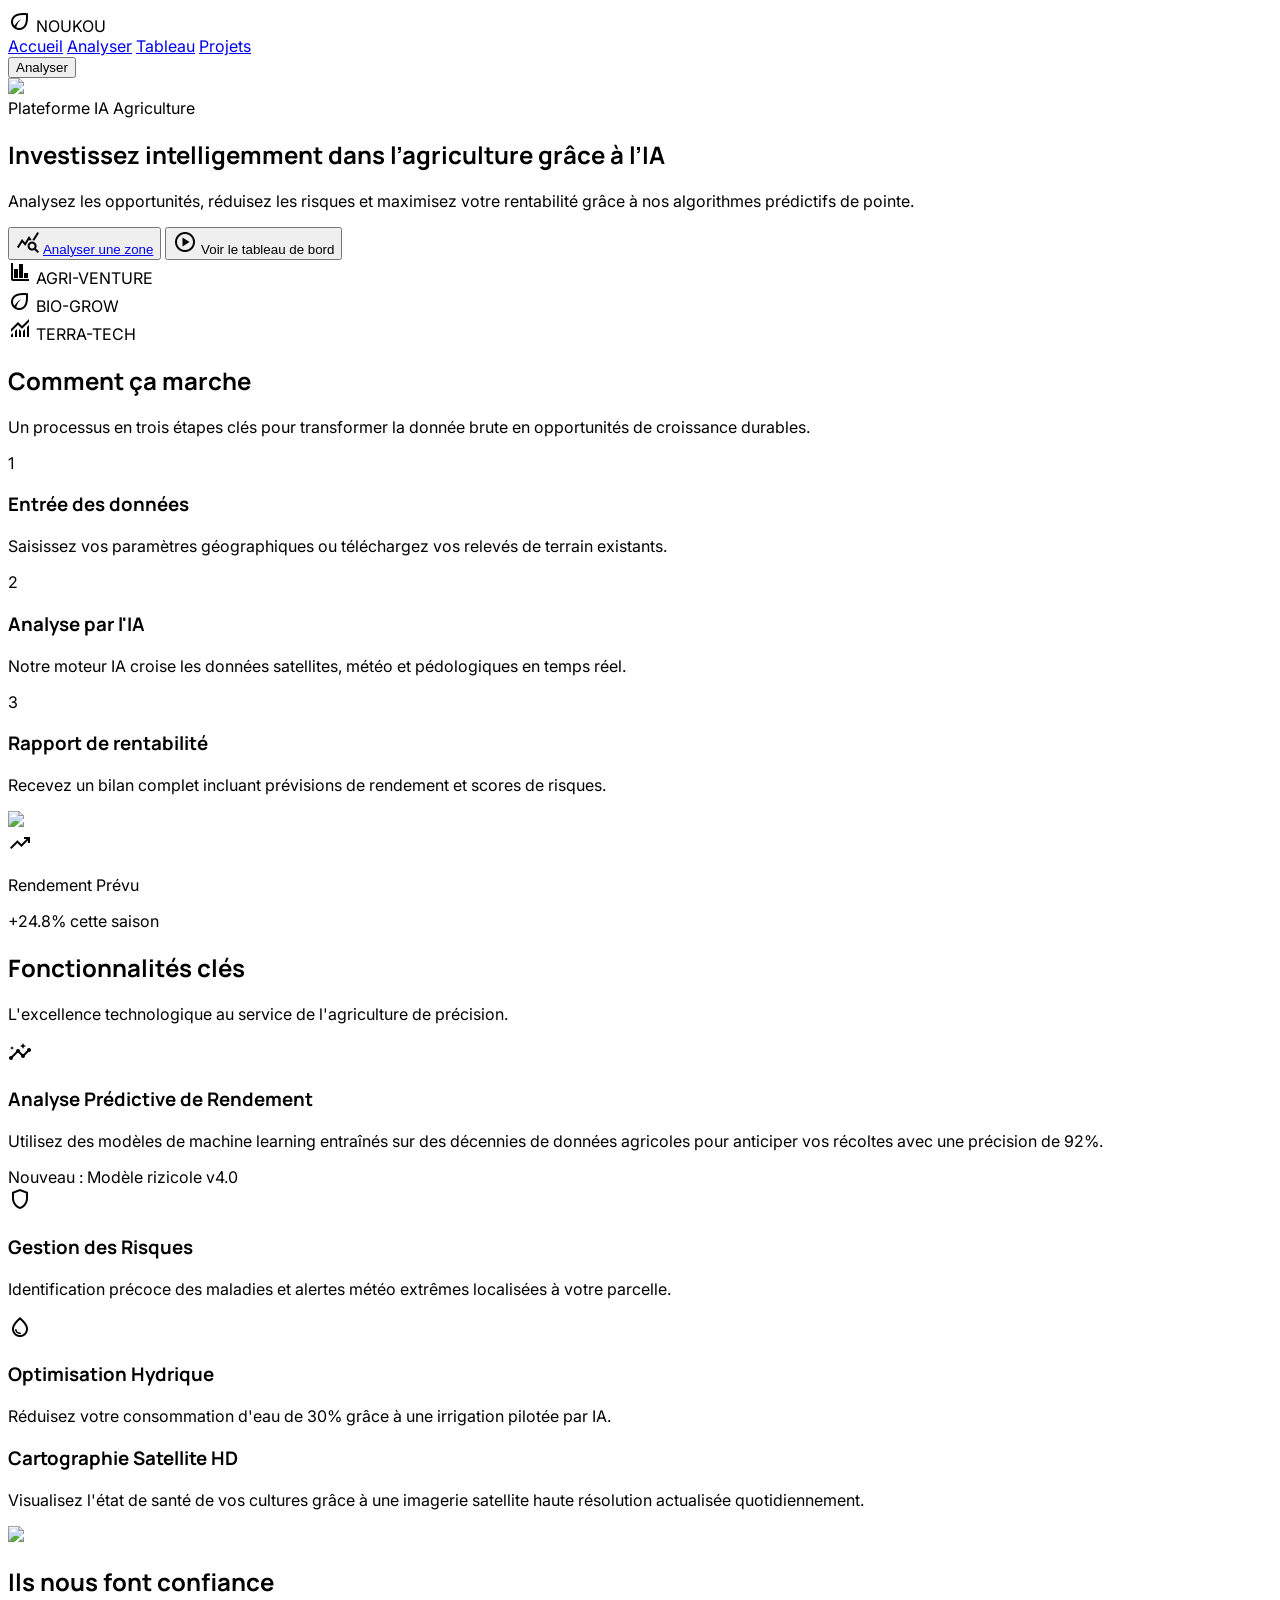
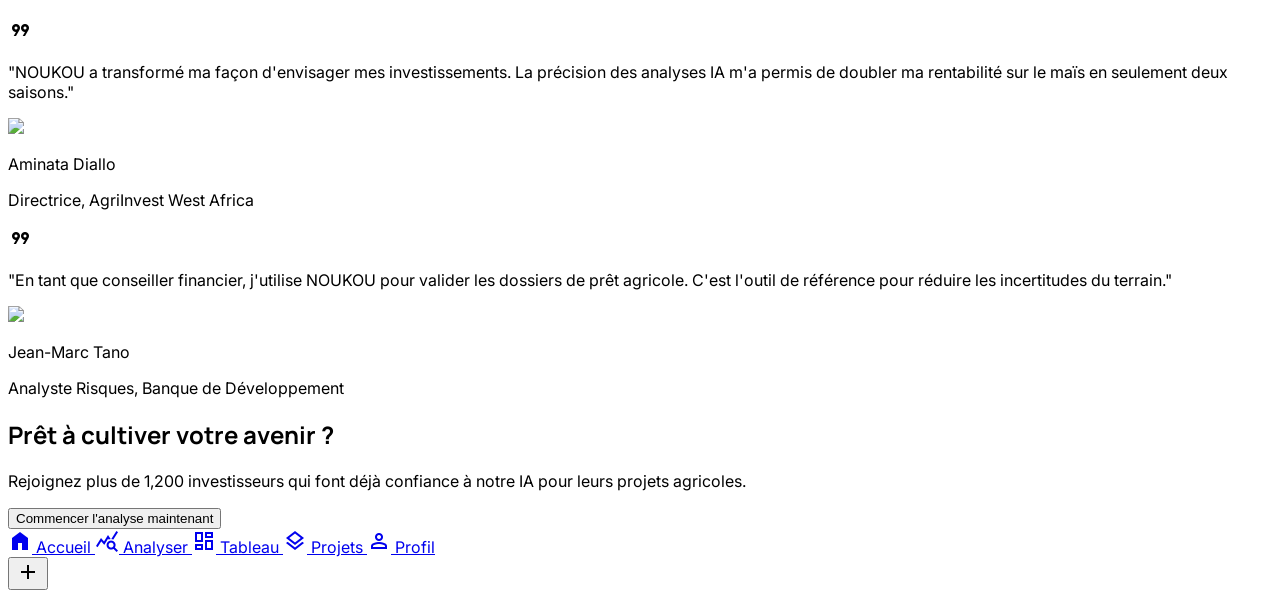
==== index.html @ 644523f9 "Add files via upload" ====
<!DOCTYPE html>

<html class="light" lang="fr"><head>
<meta charset="utf-8"/>
<meta content="width=device-width, initial-scale=1.0" name="viewport"/>
<title>NOUKOU - Investissement Agricole Intelligent</title>
<link href="https://fonts.googleapis.com" rel="preconnect"/>
<link crossorigin="" href="https://fonts.gstatic.com" rel="preconnect"/>
<link href="https://fonts.googleapis.com/css2?family=Manrope:wght@400;600;700;800&amp;family=Inter:wght@400;500;600;700&amp;display=swap" rel="stylesheet"/>
<link href="https://fonts.googleapis.com/css2?family=Material+Symbols+Outlined:wght,FILL@100..700,0..1&amp;display=swap" rel="stylesheet"/>
<link href="https://fonts.googleapis.com/css2?family=Material+Symbols+Outlined:wght,FILL@100..700,0..1&amp;display=swap" rel="stylesheet"/>
<script src="https://cdn.tailwindcss.com?plugins=forms,container-queries"></script>
<script id="tailwind-config">
      tailwind.config = {
        darkMode: "class",
        theme: {
          extend: {
            "colors": {
                    "surface-variant": "#e1e3e4",
                    "surface-container-low": "#f3f4f5",
                    "background": "#f8f9fa",
                    "on-tertiary-fixed": "#410007",
                    "inverse-primary": "#a5d0b9",
                    "primary-fixed-dim": "#a5d0b9",
                    "inverse-on-surface": "#f0f1f2",
                    "error-container": "#ffdad6",
                    "tertiary-fixed-dim": "#ffb3b0",
                    "tertiary-container": "#77131c",
                    "secondary": "#7d562d",
                    "primary-container": "#1b4332",
                    "tertiary": "#55000b",
                    "outline-variant": "#c1c8c2",
                    "on-secondary-fixed": "#2c1600",
                    "on-surface-variant": "#414844",
                    "on-error-container": "#93000a",
                    "inverse-surface": "#2e3132",
                    "on-primary-container": "#86af99",
                    "surface-container": "#edeeef",
                    "secondary-fixed": "#ffdcbd",
                    "on-surface": "#191c1d",
                    "surface-container-highest": "#e1e3e4",
                    "on-tertiary-container": "#ff807f",
                    "on-background": "#191c1d",
                    "outline": "#717973",
                    "on-secondary": "#ffffff",
                    "surface-bright": "#f8f9fa",
                    "surface-container-lowest": "#ffffff",
                    "on-secondary-fixed-variant": "#623f18",
                    "on-tertiary": "#ffffff",
                    "tertiary-fixed": "#ffdad8",
                    "surface": "#f8f9fa",
                    "error": "#ba1a1a",
                    "secondary-fixed-dim": "#f0bd8b",
                    "on-primary-fixed": "#002114",
                    "on-tertiary-fixed-variant": "#861f25",
                    "surface-tint": "#3f6653",
                    "on-error": "#ffffff",
                    "on-primary": "#ffffff",
                    "primary": "#012d1d",
                    "on-secondary-container": "#7a532a",
                    "surface-container-high": "#e7e8e9",
                    "secondary-container": "#ffca98",
                    "surface-dim": "#d9dadb",
                    "primary-fixed": "#c1ecd4",
                    "on-primary-fixed-variant": "#274e3d"
            },
            "borderRadius": {
                    "DEFAULT": "0.25rem",
                    "lg": "0.5rem",
                    "xl": "0.75rem",
                    "full": "9999px"
            },
            "fontFamily": {
                    "headline": ["Manrope"],
                    "body": ["Inter"],
                    "label": ["Inter"]
            }
          },
        },
      }
    </script>
<style>
        .material-symbols-outlined {
            font-variation-settings: 'FILL' 0, 'wght' 400, 'GRAD' 0, 'opsz' 24;
        }
        body { font-family: 'Inter', sans-serif; }
        h1, h2, h3 { font-family: 'Manrope', sans-serif; }
        .glass-nav {
            backdrop-filter: blur(12px);
            background-color: rgba(1, 45, 29, 0.95);
        }
    </style>
<style>
    body {
      min-height: max(884px, 100dvh);
    }
  </style>
  </head>
<body class="bg-surface text-on-background min-h-screen">
<!-- TopAppBar -->
<nav class="bg-[#012d1d] dark:bg-[#012d1d] fixed top-0 w-full z-50 flex justify-between items-center px-6 py-4 h-20">
<div class="flex items-center gap-3">
<span class="material-symbols-outlined text-white text-3xl">eco</span>
<span class="font-['Manrope'] font-extrabold tracking-tighter text-white text-2xl">NOUKOU</span>
</div>
<div class="hidden md:flex gap-8 items-center">
<a class="text-white font-['Inter'] font-semibold text-sm hover:bg-white/10 transition-colors px-3 py-2 rounded-lg" href="index.html">Accueil</a>
<a class="text-white/70 font-['Inter'] font-semibold text-sm hover:bg-white/10 transition-colors px-3 py-2 rounded-lg" href="analyse.html">Analyser</a>
<a class="text-white/70 font-['Inter'] font-semibold text-sm hover:bg-white/10 transition-colors px-3 py-2 rounded-lg" href="dashboard.html">Tableau</a>
<a class="text-white/70 font-['Inter'] font-semibold text-sm hover:bg-white/10 transition-colors px-3 py-2 rounded-lg" href="rapport.html">Projets</a>
</div>
<a href="analyse.html"><button class="bg-white text-primary px-6 py-2.5 rounded-lg font-bold text-sm hover:scale-105 active:scale-95 transition-all">Analyser</button></a>
</nav>
<main class="pt-20 pb-24">
<!-- Hero Section -->
<section class="relative overflow-hidden bg-primary px-6 py-20 md:py-32">
<div class="absolute inset-0 opacity-20">
<img class="w-full h-full object-cover" data-alt="expansive lush green agricultural field at dawn with soft atmospheric morning mist and golden light" src="https://lh3.googleusercontent.com/aida-public/[base64]"/>
</div>
<div class="relative max-w-7xl mx-auto flex flex-col items-center text-center">
<span class="inline-block px-4 py-1.5 rounded-full bg-primary-container text-on-primary-container text-xs font-bold tracking-widest uppercase mb-6">Plateforme IA Agriculture</span>
<h1 class="text-white text-4xl md:text-7xl font-extrabold tracking-tight mb-8 max-w-4xl leading-[1.1]">
                    Investissez intelligemment dans l’agriculture grâce à l’IA
                </h1>
<p class="text-white/80 text-lg md:text-xl max-w-2xl mb-12 font-medium">
                    Analysez les opportunités, réduisez les risques et maximisez votre rentabilité grâce à nos algorithmes prédictifs de pointe.
                </p>
<div class="flex flex-col sm:flex-row gap-4">
<button class="bg-primary-fixed text-on-primary-fixed px-8 py-4 rounded-xl font-bold text-lg hover:scale-105 active:scale-95 transition-all shadow-xl flex items-center justify-center gap-2">
<span class="material-symbols-outlined">query_stats</span>
                        <a href="analyse.html" class="text-on-primary-fixed">Analyser une zone</a>
                    </button>
<a href="dashboard.html"><button class="bg-white/10 backdrop-blur-md text-white border border-white/20 px-8 py-4 rounded-xl font-bold text-lg hover:bg-white/20 active:scale-95 transition-all flex items-center justify-center gap-2">
<span class="material-symbols-outlined">play_circle</span>
                        Voir le tableau de bord
                    </button></a>
</div>
</div>
</section>
<!-- Stats / Trust Bar -->
<section class="bg-surface-container-low py-12 px-6">
<div class="max-w-7xl mx-auto flex flex-wrap justify-center gap-12 md:gap-24 opacity-60">
<div class="flex items-center gap-2 grayscale brightness-0">
<span class="material-symbols-outlined text-4xl">finance</span>
<span class="font-headline font-bold text-2xl italic tracking-tighter">AGRI-VENTURE</span>
</div>
<div class="flex items-center gap-2 grayscale brightness-0">
<span class="material-symbols-outlined text-4xl">eco</span>
<span class="font-headline font-bold text-2xl italic tracking-tighter">BIO-GROW</span>
</div>
<div class="flex items-center gap-2 grayscale brightness-0">
<span class="material-symbols-outlined text-4xl">monitoring</span>
<span class="font-headline font-bold text-2xl italic tracking-tighter">TERRA-TECH</span>
</div>
</div>
</section>
<!-- How It Works - Asymmetric Layout -->
<section class="py-24 px-6 max-w-7xl mx-auto">
<div class="flex flex-col md:flex-row gap-16 items-center">
<div class="w-full md:w-1/2">
<h2 class="text-3xl md:text-5xl font-extrabold text-primary mb-6 tracking-tight">Comment ça marche</h2>
<p class="text-on-surface-variant text-lg mb-12">Un processus en trois étapes clés pour transformer la donnée brute en opportunités de croissance durables.</p>
<div class="space-y-8">
<div class="flex gap-6 items-start">
<div class="flex-shrink-0 w-12 h-12 bg-primary rounded-xl flex items-center justify-center text-white font-bold">1</div>
<div>
<h3 class="text-xl font-bold text-primary mb-2">Entrée des données</h3>
<p class="text-on-surface-variant">Saisissez vos paramètres géographiques ou téléchargez vos relevés de terrain existants.</p>
</div>
</div>
<div class="flex gap-6 items-start">
<div class="flex-shrink-0 w-12 h-12 bg-primary rounded-xl flex items-center justify-center text-white font-bold">2</div>
<div>
<h3 class="text-xl font-bold text-primary mb-2">Analyse par l'IA</h3>
<p class="text-on-surface-variant">Notre moteur IA croise les données satellites, météo et pédologiques en temps réel.</p>
</div>
</div>
<div class="flex gap-6 items-start">
<div class="flex-shrink-0 w-12 h-12 bg-primary rounded-xl flex items-center justify-center text-white font-bold">3</div>
<div>
<h3 class="text-xl font-bold text-primary mb-2">Rapport de rentabilité</h3>
<p class="text-on-surface-variant">Recevez un bilan complet incluant prévisions de rendement et scores de risques.</p>
</div>
</div>
</div>
</div>
<div class="w-full md:w-1/2 relative">
<div class="rounded-3xl overflow-hidden aspect-square shadow-2xl rotate-3 transform">
<img class="w-full h-full object-cover" data-alt="close-up of a farmer using a tablet computer in a sunlit modern greenhouse with automated irrigation systems" src="https://lh3.googleusercontent.com/aida-public/[base64]"/>
</div>
<div class="absolute -bottom-6 -left-6 bg-white p-6 rounded-2xl shadow-xl flex items-center gap-4 max-w-xs animate-pulse">
<div class="bg-emerald-100 p-2 rounded-lg">
<span class="material-symbols-outlined text-emerald-600">trending_up</span>
</div>
<div>
<p class="text-xs font-bold text-on-surface-variant">Rendement Prévu</p>
<p class="text-xl font-black text-primary">+24.8% <span class="text-sm font-normal text-on-surface-variant">cette saison</span></p>
</div>
</div>
</div>
</div>
</section>
<!-- Key Features - Bento Grid -->
<section class="py-24 px-6 bg-surface-container-low">
<div class="max-w-7xl mx-auto">
<div class="text-center mb-16">
<h2 class="text-3xl md:text-5xl font-extrabold text-primary mb-4 tracking-tight">Fonctionnalités clés</h2>
<p class="text-on-surface-variant max-w-2xl mx-auto">L'excellence technologique au service de l'agriculture de précision.</p>
</div>
<div class="grid grid-cols-1 md:grid-cols-3 gap-6">
<!-- Bento Large Card -->
<div class="md:col-span-2 bg-surface-container-lowest p-8 rounded-[32px] flex flex-col justify-between min-h-[400px]">
<div>
<span class="material-symbols-outlined text-4xl text-primary mb-6" style="font-variation-settings: 'FILL' 1;">insights</span>
<h3 class="text-2xl font-bold text-primary mb-4">Analyse Prédictive de Rendement</h3>
<p class="text-on-surface-variant max-w-md">Utilisez des modèles de machine learning entraînés sur des décennies de données agricoles pour anticiper vos récoltes avec une précision de 92%.</p>
</div>
<div class="mt-8 flex gap-4">
<div class="px-4 py-2 bg-primary-fixed rounded-full text-xs font-bold text-on-primary-fixed-variant">Nouveau : Modèle rizicole v4.0</div>
</div>
</div>
<!-- Bento Square Card -->
<div class="bg-primary-container p-8 rounded-[32px] flex flex-col justify-between text-white">
<span class="material-symbols-outlined text-4xl text-on-primary-container mb-6">shield</span>
<div>
<h3 class="text-2xl font-bold mb-4">Gestion des Risques</h3>
<p class="text-white/70">Identification précoce des maladies et alertes météo extrêmes localisées à votre parcelle.</p>
</div>
</div>
<!-- Bento Square Card -->
<div class="bg-surface-container-lowest p-8 rounded-[32px] flex flex-col justify-between">
<span class="material-symbols-outlined text-4xl text-secondary mb-6">water_drop</span>
<div>
<h3 class="text-2xl font-bold text-primary mb-4">Optimisation Hydrique</h3>
<p class="text-on-surface-variant">Réduisez votre consommation d'eau de 30% grâce à une irrigation pilotée par IA.</p>
</div>
</div>
<!-- Bento Horizontal Card -->
<div class="md:col-span-2 bg-surface-container-high p-8 rounded-[32px] flex flex-col md:flex-row items-center gap-8">
<div class="w-full md:w-1/2">
<h3 class="text-2xl font-bold text-primary mb-4">Cartographie Satellite HD</h3>
<p class="text-on-surface-variant">Visualisez l'état de santé de vos cultures grâce à une imagerie satellite haute résolution actualisée quotidiennement.</p>
</div>
<div class="w-full md:w-1/2 h-48 rounded-2xl overflow-hidden grayscale">
<img class="w-full h-full object-cover" data-alt="top-down satellite view of geometric green farm land patterns with varying shades of crop maturity" src="https://lh3.googleusercontent.com/aida-public/[base64]"/>
</div>
</div>
</div>
</div>
</section>
<!-- Testimonials -->
<section class="py-24 px-6 max-w-7xl mx-auto">
<h2 class="text-3xl font-extrabold text-primary mb-16 text-center">Ils nous font confiance</h2>
<div class="grid grid-cols-1 md:grid-cols-2 gap-8">
<div class="p-10 bg-white border border-outline-variant/20 rounded-[40px] shadow-sm relative">
<span class="material-symbols-outlined absolute top-10 right-10 text-6xl text-primary/5">format_quote</span>
<p class="text-xl text-primary font-medium mb-8 leading-relaxed italic">"NOUKOU a transformé ma façon d'envisager mes investissements. La précision des analyses IA m'a permis de doubler ma rentabilité sur le maïs en seulement deux saisons."</p>
<div class="flex items-center gap-4">
<div class="w-14 h-14 rounded-full overflow-hidden bg-primary-fixed">
<img class="w-full h-full object-cover" data-alt="portrait of a confident woman entrepreneur in her early 40s with a warm professional smile" src="https://lh3.googleusercontent.com/aida-public/[base64]"/>
</div>
<div>
<p class="font-bold text-primary">Aminata Diallo</p>
<p class="text-sm text-on-surface-variant">Directrice, AgriInvest West Africa</p>
</div>
</div>
</div>
<div class="p-10 bg-white border border-outline-variant/20 rounded-[40px] shadow-sm relative">
<span class="material-symbols-outlined absolute top-10 right-10 text-6xl text-primary/5">format_quote</span>
<p class="text-xl text-primary font-medium mb-8 leading-relaxed italic">"En tant que conseiller financier, j'utilise NOUKOU pour valider les dossiers de prêt agricole. C'est l'outil de référence pour réduire les incertitudes du terrain."</p>
<div class="flex items-center gap-4">
<div class="w-14 h-14 rounded-full overflow-hidden bg-primary-fixed">
<img class="w-full h-full object-cover" data-alt="portrait of a focused professional man wearing spectacles and a business casual shirt" src="https://lh3.googleusercontent.com/aida-public/[base64]"/>
</div>
<div>
<p class="font-bold text-primary">Jean-Marc Tano</p>
<p class="text-sm text-on-surface-variant">Analyste Risques, Banque de Développement</p>
</div>
</div>
</div>
</div>
</section>
<!-- Final CTA -->
<section class="py-12 px-6 max-w-7xl mx-auto mb-12">
<div class="bg-primary-container rounded-[48px] p-12 md:p-24 text-center relative overflow-hidden">
<div class="absolute top-0 right-0 p-24 bg-secondary opacity-10 rounded-full blur-3xl transform translate-x-1/2 -translate-y-1/2"></div>
<div class="relative z-10">
<h2 class="text-3xl md:text-5xl font-black text-white mb-8">Prêt à cultiver votre avenir ?</h2>
<p class="text-on-primary-container text-lg md:text-xl mb-12 max-w-xl mx-auto">Rejoignez plus de 1,200 investisseurs qui font déjà confiance à notre IA pour leurs projets agricoles.</p>
<a href="analyse.html"><button class="bg-white text-primary px-10 py-5 rounded-2xl font-extrabold text-xl hover:scale-105 active:scale-95 transition-all shadow-2xl">Commencer l'analyse maintenant</button></a>
</div>
</div>
</section>
</main>
<!-- BottomNavBar (Mobile only) -->
<nav class="md:hidden fixed bottom-0 left-0 w-full z-50 flex justify-around items-center px-4 pb-6 pt-3 bg-white/80 dark:bg-zinc-900/80 backdrop-blur-xl border-t border-zinc-200/50 dark:border-zinc-800/50 shadow-[0_-4px_24px_rgba(0,0,0,0.04)] rounded-t-3xl">
<a class="flex flex-col items-center justify-center text-[#012d1d] dark:text-emerald-400 bg-[#f3f4f5] dark:bg-emerald-900/20 rounded-xl px-3 py-2 transition-transform duration-300 active:scale-90" href="index.html">
<span class="material-symbols-outlined" style="font-variation-settings: 'FILL' 1;">home</span>
<span class="font-['Inter'] text-[11px] font-semibold uppercase tracking-wider mt-1">Accueil</span>
</a>
<a class="flex flex-col items-center justify-center text-zinc-400 dark:text-zinc-500 hover:text-[#012d1d] dark:hover:text-emerald-400 hover:scale-105 transition-transform duration-300 active:scale-90" href="analyse.html">
<span class="material-symbols-outlined">query_stats</span>
<span class="font-['Inter'] text-[11px] font-semibold uppercase tracking-wider mt-1">Analyser</span>
</a>
<a class="flex flex-col items-center justify-center text-zinc-400 dark:text-zinc-500 hover:text-[#012d1d] dark:hover:text-emerald-400 hover:scale-105 transition-transform duration-300 active:scale-90" href="dashboard.html">
<span class="material-symbols-outlined">dashboard</span>
<span class="font-['Inter'] text-[11px] font-semibold uppercase tracking-wider mt-1">Tableau</span>
</a>
<a class="flex flex-col items-center justify-center text-zinc-400 dark:text-zinc-500 hover:text-[#012d1d] dark:hover:text-emerald-400 hover:scale-105 transition-transform duration-300 active:scale-90" href="rapport.html">
<span class="material-symbols-outlined">layers</span>
<span class="font-['Inter'] text-[11px] font-semibold uppercase tracking-wider mt-1">Projets</span>
</a>
<a class="flex flex-col items-center justify-center text-zinc-400 dark:text-zinc-500 hover:text-[#012d1d] dark:hover:text-emerald-400 hover:scale-105 transition-transform duration-300 active:scale-90" href="index.html">
<span class="material-symbols-outlined">person</span>
<span class="font-['Inter'] text-[11px] font-semibold uppercase tracking-wider mt-1">Profil</span>
</a>
</nav>
<!-- FAB (Contextual for Home) -->
<div class="fixed bottom-28 right-6 md:bottom-12 md:right-12 z-40">
<button class="w-16 h-16 bg-secondary text-white rounded-2xl shadow-2xl flex items-center justify-center hover:rotate-12 transition-transform active:scale-90">
<span class="material-symbols-outlined text-3xl">add</span>
</button>
</div>
</body></html>
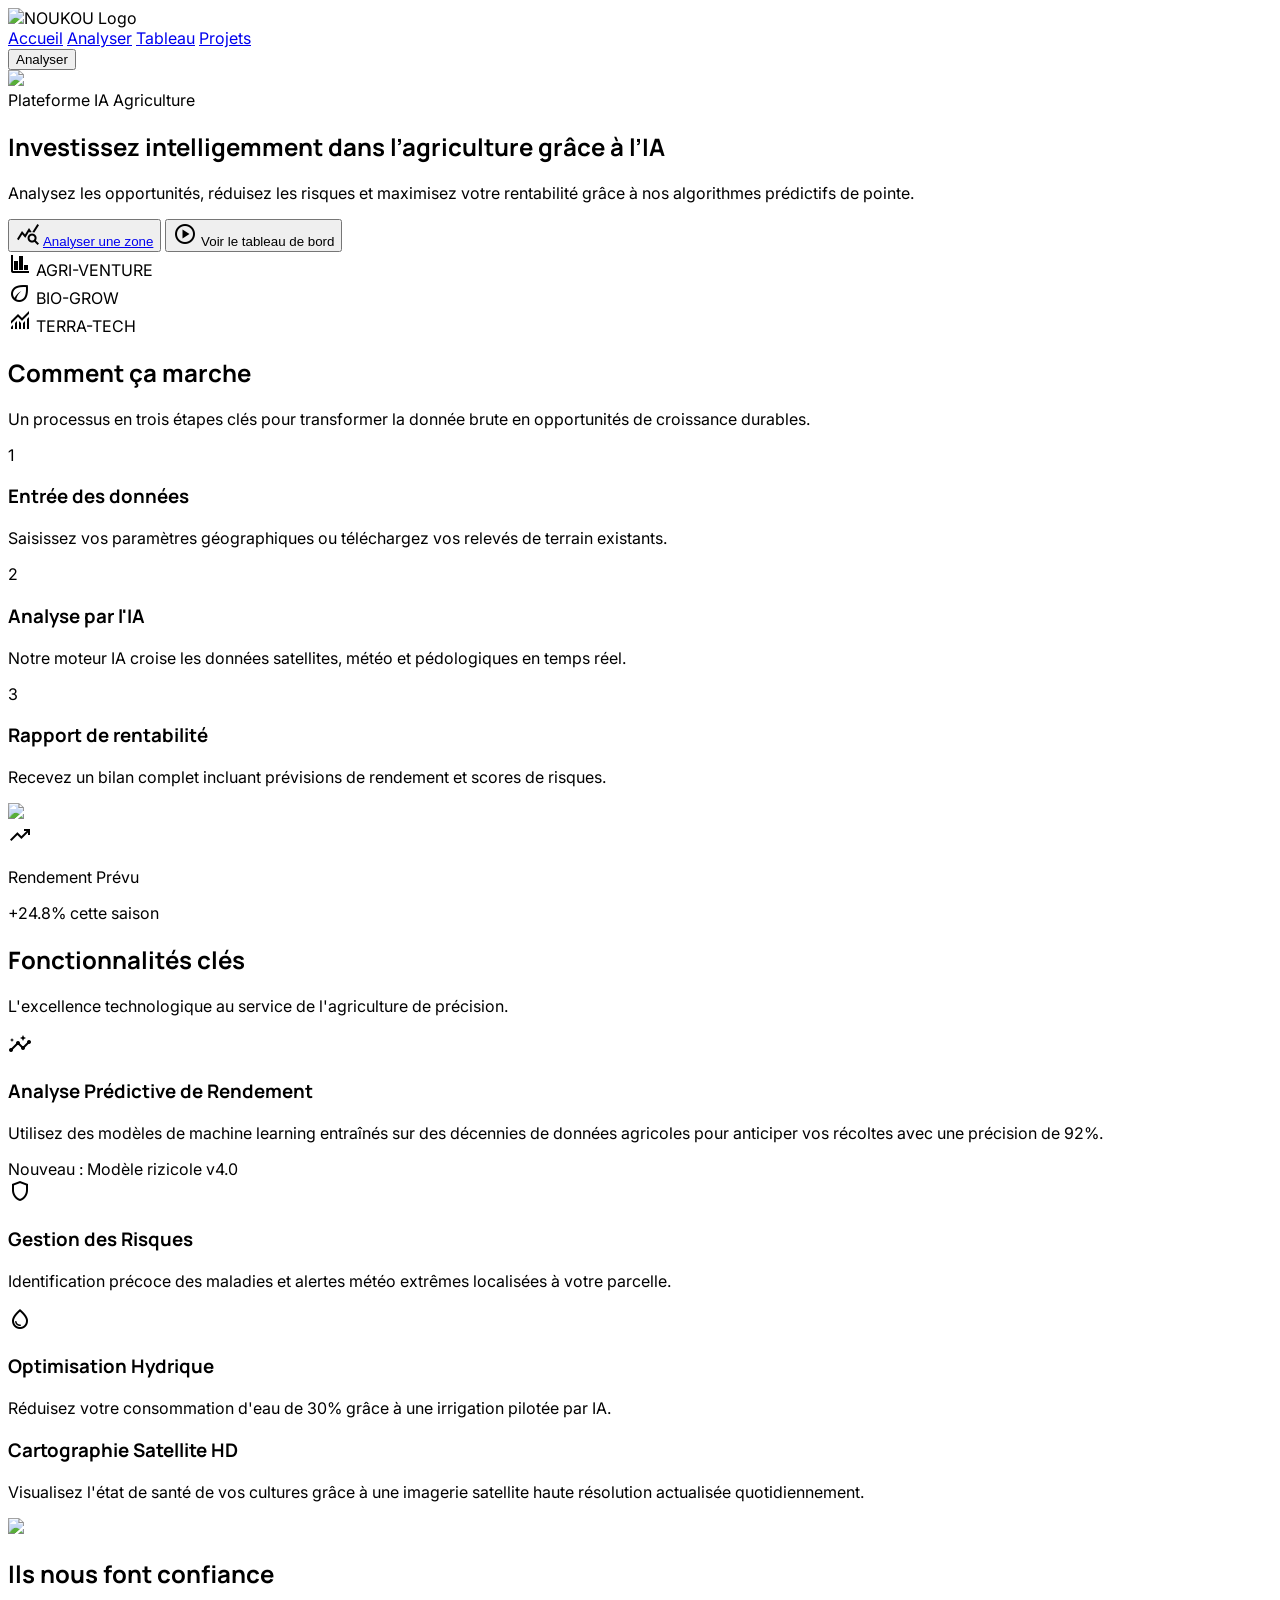
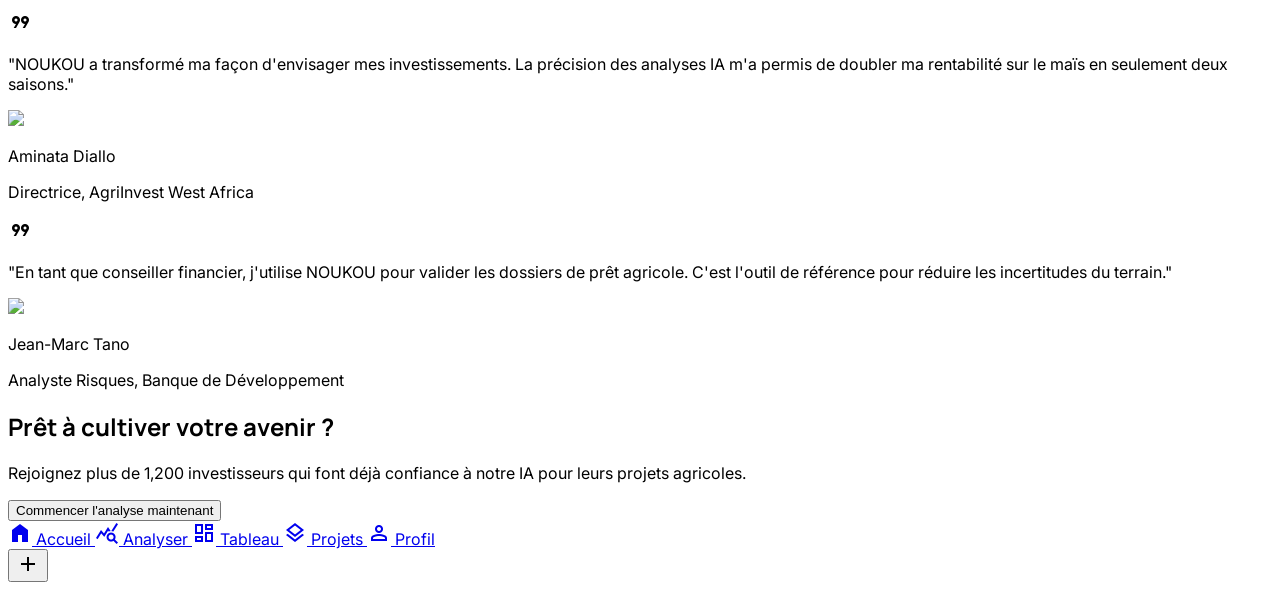
==== commit dab7c0d6: "style: remplacement du logo texte par le vrai logo NOUKOU" ====
--- a/index.html
+++ b/index.html
@@ -100,8 +100,7 @@
 <!-- TopAppBar -->
 <nav class="bg-[#012d1d] dark:bg-[#012d1d] fixed top-0 w-full z-50 flex justify-between items-center px-6 py-4 h-20">
 <div class="flex items-center gap-3">
-<span class="material-symbols-outlined text-white text-3xl">eco</span>
-<span class="font-['Manrope'] font-extrabold tracking-tighter text-white text-2xl">NOUKOU</span>
+<img src="img/logo.png" alt="NOUKOU Logo" class="h-12 w-auto object-contain" />
 </div>
 <div class="hidden md:flex gap-8 items-center">
 <a class="text-white font-['Inter'] font-semibold text-sm hover:bg-white/10 transition-colors px-3 py-2 rounded-lg" href="index.html">Accueil</a>
@@ -287,7 +286,7 @@
 <div class="relative z-10">
 <h2 class="text-3xl md:text-5xl font-black text-white mb-8">Prêt à cultiver votre avenir ?</h2>
 <p class="text-on-primary-container text-lg md:text-xl mb-12 max-w-xl mx-auto">Rejoignez plus de 1,200 investisseurs qui font déjà confiance à notre IA pour leurs projets agricoles.</p>
-<a href="analyse.html"><button class="bg-white text-primary px-10 py-5 rounded-2xl font-extrabold text-xl hover:scale-105 active:scale-95 transition-all shadow-2xl">Commencer l'analyse maintenant</button></a>
+<a href="analyse.html"><a href="analyse.html"><button class="bg-white text-primary px-10 py-5 rounded-2xl font-extrabold text-xl hover:scale-105 active:scale-95 transition-all shadow-2xl">Commencer l'analyse maintenant</button></a></a>
 </div>
 </div>
 </section>
@@ -310,7 +309,7 @@
 <span class="material-symbols-outlined">layers</span>
 <span class="font-['Inter'] text-[11px] font-semibold uppercase tracking-wider mt-1">Projets</span>
 </a>
-<a class="flex flex-col items-center justify-center text-zinc-400 dark:text-zinc-500 hover:text-[#012d1d] dark:hover:text-emerald-400 hover:scale-105 transition-transform duration-300 active:scale-90" href="index.html">
+<a class="flex flex-col items-center justify-center text-zinc-400 dark:text-zinc-500 hover:text-[#012d1d] dark:hover:text-emerald-400 hover:scale-105 transition-transform duration-300 active:scale-90" href="login.html">
 <span class="material-symbols-outlined">person</span>
 <span class="font-['Inter'] text-[11px] font-semibold uppercase tracking-wider mt-1">Profil</span>
 </a>
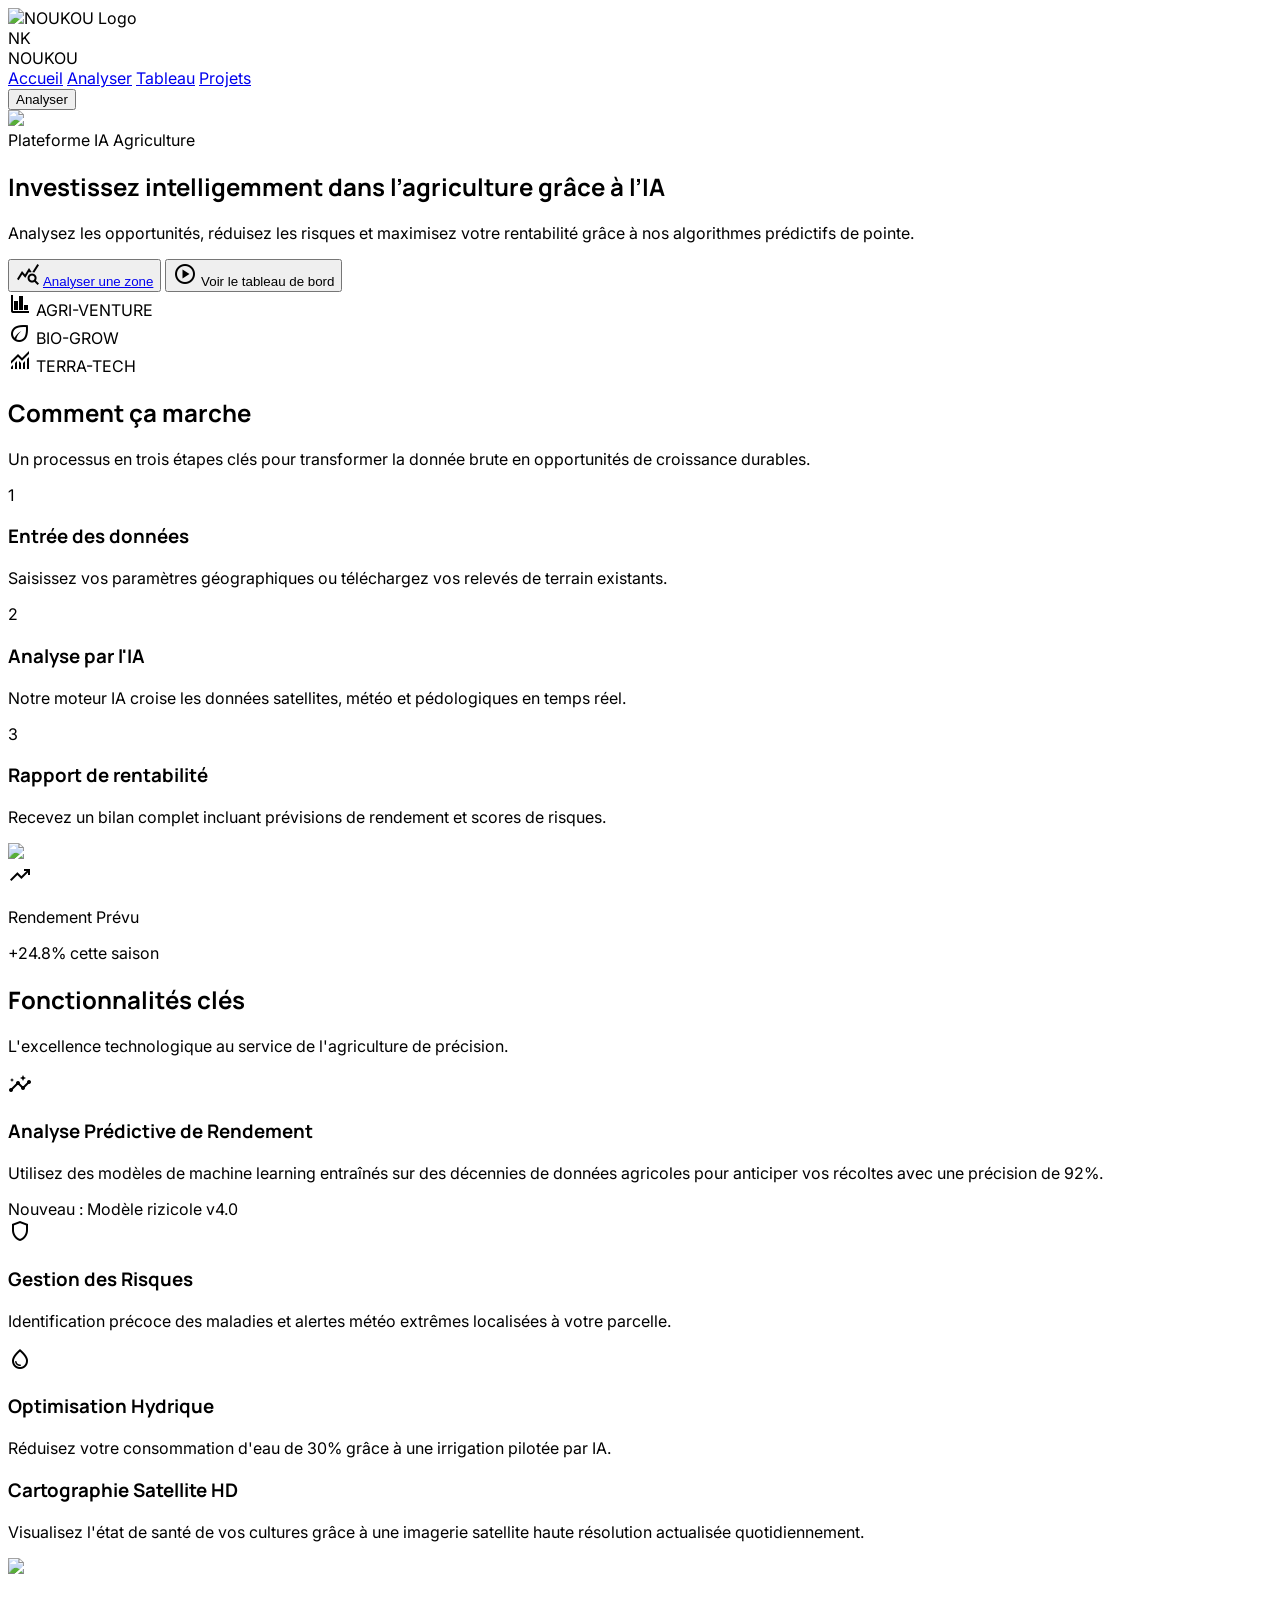
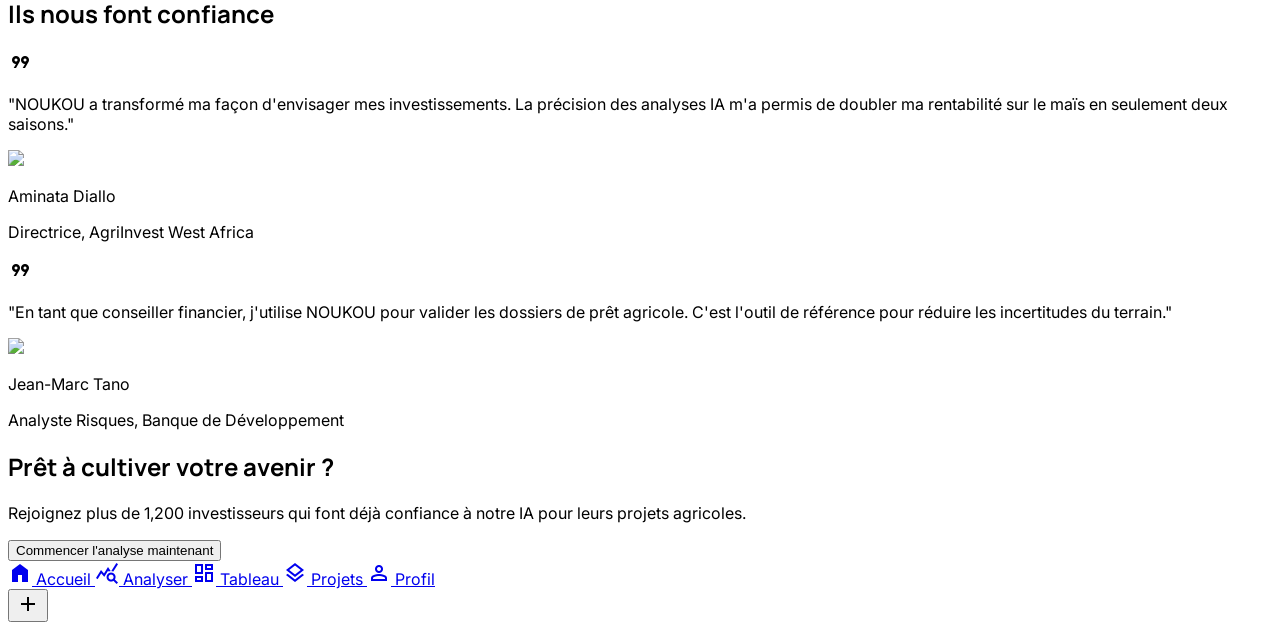
==== commit 3f3794b9: "style: ajout d'un composant de fallback SVG élégant pour le logo NOUKOU" ====
--- a/index.html
+++ b/index.html
@@ -1,323 +1,331 @@
-<!DOCTYPE html>
-
-<html class="light" lang="fr"><head>
-<meta charset="utf-8"/>
-<meta content="width=device-width, initial-scale=1.0" name="viewport"/>
-<title>NOUKOU - Investissement Agricole Intelligent</title>
-<link href="https://fonts.googleapis.com" rel="preconnect"/>
-<link crossorigin="" href="https://fonts.gstatic.com" rel="preconnect"/>
-<link href="https://fonts.googleapis.com/css2?family=Manrope:wght@400;600;700;800&amp;family=Inter:wght@400;500;600;700&amp;display=swap" rel="stylesheet"/>
-<link href="https://fonts.googleapis.com/css2?family=Material+Symbols+Outlined:wght,FILL@100..700,0..1&amp;display=swap" rel="stylesheet"/>
-<link href="https://fonts.googleapis.com/css2?family=Material+Symbols+Outlined:wght,FILL@100..700,0..1&amp;display=swap" rel="stylesheet"/>
-<script src="https://cdn.tailwindcss.com?plugins=forms,container-queries"></script>
-<script id="tailwind-config">
-      tailwind.config = {
-        darkMode: "class",
-        theme: {
-          extend: {
-            "colors": {
-                    "surface-variant": "#e1e3e4",
-                    "surface-container-low": "#f3f4f5",
-                    "background": "#f8f9fa",
-                    "on-tertiary-fixed": "#410007",
-                    "inverse-primary": "#a5d0b9",
-                    "primary-fixed-dim": "#a5d0b9",
-                    "inverse-on-surface": "#f0f1f2",
-                    "error-container": "#ffdad6",
-                    "tertiary-fixed-dim": "#ffb3b0",
-                    "tertiary-container": "#77131c",
-                    "secondary": "#7d562d",
-                    "primary-container": "#1b4332",
-                    "tertiary": "#55000b",
-                    "outline-variant": "#c1c8c2",
-                    "on-secondary-fixed": "#2c1600",
-                    "on-surface-variant": "#414844",
-                    "on-error-container": "#93000a",
-                    "inverse-surface": "#2e3132",
-                    "on-primary-container": "#86af99",
-                    "surface-container": "#edeeef",
-                    "secondary-fixed": "#ffdcbd",
-                    "on-surface": "#191c1d",
-                    "surface-container-highest": "#e1e3e4",
-                    "on-tertiary-container": "#ff807f",
-                    "on-background": "#191c1d",
-                    "outline": "#717973",
-                    "on-secondary": "#ffffff",
-                    "surface-bright": "#f8f9fa",
-                    "surface-container-lowest": "#ffffff",
-                    "on-secondary-fixed-variant": "#623f18",
-                    "on-tertiary": "#ffffff",
-                    "tertiary-fixed": "#ffdad8",
-                    "surface": "#f8f9fa",
-                    "error": "#ba1a1a",
-                    "secondary-fixed-dim": "#f0bd8b",
-                    "on-primary-fixed": "#002114",
-                    "on-tertiary-fixed-variant": "#861f25",
-                    "surface-tint": "#3f6653",
-                    "on-error": "#ffffff",
-                    "on-primary": "#ffffff",
-                    "primary": "#012d1d",
-                    "on-secondary-container": "#7a532a",
-                    "surface-container-high": "#e7e8e9",
-                    "secondary-container": "#ffca98",
-                    "surface-dim": "#d9dadb",
-                    "primary-fixed": "#c1ecd4",
-                    "on-primary-fixed-variant": "#274e3d"
-            },
-            "borderRadius": {
-                    "DEFAULT": "0.25rem",
-                    "lg": "0.5rem",
-                    "xl": "0.75rem",
-                    "full": "9999px"
-            },
-            "fontFamily": {
-                    "headline": ["Manrope"],
-                    "body": ["Inter"],
-                    "label": ["Inter"]
-            }
-          },
-        },
-      }
-    </script>
-<style>
-        .material-symbols-outlined {
-            font-variation-settings: 'FILL' 0, 'wght' 400, 'GRAD' 0, 'opsz' 24;
-        }
-        body { font-family: 'Inter', sans-serif; }
-        h1, h2, h3 { font-family: 'Manrope', sans-serif; }
-        .glass-nav {
-            backdrop-filter: blur(12px);
-            background-color: rgba(1, 45, 29, 0.95);
-        }
-    </style>
-<style>
-    body {
-      min-height: max(884px, 100dvh);
-    }
-  </style>
-  </head>
-<body class="bg-surface text-on-background min-h-screen">
-<!-- TopAppBar -->
-<nav class="bg-[#012d1d] dark:bg-[#012d1d] fixed top-0 w-full z-50 flex justify-between items-center px-6 py-4 h-20">
-<div class="flex items-center gap-3">
-<img src="img/logo.png" alt="NOUKOU Logo" class="h-12 w-auto object-contain" />
-</div>
-<div class="hidden md:flex gap-8 items-center">
-<a class="text-white font-['Inter'] font-semibold text-sm hover:bg-white/10 transition-colors px-3 py-2 rounded-lg" href="index.html">Accueil</a>
-<a class="text-white/70 font-['Inter'] font-semibold text-sm hover:bg-white/10 transition-colors px-3 py-2 rounded-lg" href="analyse.html">Analyser</a>
-<a class="text-white/70 font-['Inter'] font-semibold text-sm hover:bg-white/10 transition-colors px-3 py-2 rounded-lg" href="dashboard.html">Tableau</a>
-<a class="text-white/70 font-['Inter'] font-semibold text-sm hover:bg-white/10 transition-colors px-3 py-2 rounded-lg" href="rapport.html">Projets</a>
-</div>
-<a href="analyse.html"><button class="bg-white text-primary px-6 py-2.5 rounded-lg font-bold text-sm hover:scale-105 active:scale-95 transition-all">Analyser</button></a>
-</nav>
-<main class="pt-20 pb-24">
-<!-- Hero Section -->
-<section class="relative overflow-hidden bg-primary px-6 py-20 md:py-32">
-<div class="absolute inset-0 opacity-20">
-<img class="w-full h-full object-cover" data-alt="expansive lush green agricultural field at dawn with soft atmospheric morning mist and golden light" src="https://lh3.googleusercontent.com/aida-public/[base64]"/>
-</div>
-<div class="relative max-w-7xl mx-auto flex flex-col items-center text-center">
-<span class="inline-block px-4 py-1.5 rounded-full bg-primary-container text-on-primary-container text-xs font-bold tracking-widest uppercase mb-6">Plateforme IA Agriculture</span>
-<h1 class="text-white text-4xl md:text-7xl font-extrabold tracking-tight mb-8 max-w-4xl leading-[1.1]">
-                    Investissez intelligemment dans l’agriculture grâce à l’IA
-                </h1>
-<p class="text-white/80 text-lg md:text-xl max-w-2xl mb-12 font-medium">
-                    Analysez les opportunités, réduisez les risques et maximisez votre rentabilité grâce à nos algorithmes prédictifs de pointe.
-                </p>
-<div class="flex flex-col sm:flex-row gap-4">
-<button class="bg-primary-fixed text-on-primary-fixed px-8 py-4 rounded-xl font-bold text-lg hover:scale-105 active:scale-95 transition-all shadow-xl flex items-center justify-center gap-2">
-<span class="material-symbols-outlined">query_stats</span>
-                        <a href="analyse.html" class="text-on-primary-fixed">Analyser une zone</a>
-                    </button>
-<a href="dashboard.html"><button class="bg-white/10 backdrop-blur-md text-white border border-white/20 px-8 py-4 rounded-xl font-bold text-lg hover:bg-white/20 active:scale-95 transition-all flex items-center justify-center gap-2">
-<span class="material-symbols-outlined">play_circle</span>
-                        Voir le tableau de bord
-                    </button></a>
-</div>
-</div>
-</section>
-<!-- Stats / Trust Bar -->
-<section class="bg-surface-container-low py-12 px-6">
-<div class="max-w-7xl mx-auto flex flex-wrap justify-center gap-12 md:gap-24 opacity-60">
-<div class="flex items-center gap-2 grayscale brightness-0">
-<span class="material-symbols-outlined text-4xl">finance</span>
-<span class="font-headline font-bold text-2xl italic tracking-tighter">AGRI-VENTURE</span>
-</div>
-<div class="flex items-center gap-2 grayscale brightness-0">
-<span class="material-symbols-outlined text-4xl">eco</span>
-<span class="font-headline font-bold text-2xl italic tracking-tighter">BIO-GROW</span>
-</div>
-<div class="flex items-center gap-2 grayscale brightness-0">
-<span class="material-symbols-outlined text-4xl">monitoring</span>
-<span class="font-headline font-bold text-2xl italic tracking-tighter">TERRA-TECH</span>
-</div>
-</div>
-</section>
-<!-- How It Works - Asymmetric Layout -->
-<section class="py-24 px-6 max-w-7xl mx-auto">
-<div class="flex flex-col md:flex-row gap-16 items-center">
-<div class="w-full md:w-1/2">
-<h2 class="text-3xl md:text-5xl font-extrabold text-primary mb-6 tracking-tight">Comment ça marche</h2>
-<p class="text-on-surface-variant text-lg mb-12">Un processus en trois étapes clés pour transformer la donnée brute en opportunités de croissance durables.</p>
-<div class="space-y-8">
-<div class="flex gap-6 items-start">
-<div class="flex-shrink-0 w-12 h-12 bg-primary rounded-xl flex items-center justify-center text-white font-bold">1</div>
-<div>
-<h3 class="text-xl font-bold text-primary mb-2">Entrée des données</h3>
-<p class="text-on-surface-variant">Saisissez vos paramètres géographiques ou téléchargez vos relevés de terrain existants.</p>
-</div>
-</div>
-<div class="flex gap-6 items-start">
-<div class="flex-shrink-0 w-12 h-12 bg-primary rounded-xl flex items-center justify-center text-white font-bold">2</div>
-<div>
-<h3 class="text-xl font-bold text-primary mb-2">Analyse par l'IA</h3>
-<p class="text-on-surface-variant">Notre moteur IA croise les données satellites, météo et pédologiques en temps réel.</p>
-</div>
-</div>
-<div class="flex gap-6 items-start">
-<div class="flex-shrink-0 w-12 h-12 bg-primary rounded-xl flex items-center justify-center text-white font-bold">3</div>
-<div>
-<h3 class="text-xl font-bold text-primary mb-2">Rapport de rentabilité</h3>
-<p class="text-on-surface-variant">Recevez un bilan complet incluant prévisions de rendement et scores de risques.</p>
-</div>
-</div>
-</div>
-</div>
-<div class="w-full md:w-1/2 relative">
-<div class="rounded-3xl overflow-hidden aspect-square shadow-2xl rotate-3 transform">
-<img class="w-full h-full object-cover" data-alt="close-up of a farmer using a tablet computer in a sunlit modern greenhouse with automated irrigation systems" src="https://lh3.googleusercontent.com/aida-public/[base64]"/>
-</div>
-<div class="absolute -bottom-6 -left-6 bg-white p-6 rounded-2xl shadow-xl flex items-center gap-4 max-w-xs animate-pulse">
-<div class="bg-emerald-100 p-2 rounded-lg">
-<span class="material-symbols-outlined text-emerald-600">trending_up</span>
-</div>
-<div>
-<p class="text-xs font-bold text-on-surface-variant">Rendement Prévu</p>
-<p class="text-xl font-black text-primary">+24.8% <span class="text-sm font-normal text-on-surface-variant">cette saison</span></p>
-</div>
-</div>
-</div>
-</div>
-</section>
-<!-- Key Features - Bento Grid -->
-<section class="py-24 px-6 bg-surface-container-low">
-<div class="max-w-7xl mx-auto">
-<div class="text-center mb-16">
-<h2 class="text-3xl md:text-5xl font-extrabold text-primary mb-4 tracking-tight">Fonctionnalités clés</h2>
-<p class="text-on-surface-variant max-w-2xl mx-auto">L'excellence technologique au service de l'agriculture de précision.</p>
-</div>
-<div class="grid grid-cols-1 md:grid-cols-3 gap-6">
-<!-- Bento Large Card -->
-<div class="md:col-span-2 bg-surface-container-lowest p-8 rounded-[32px] flex flex-col justify-between min-h-[400px]">
-<div>
-<span class="material-symbols-outlined text-4xl text-primary mb-6" style="font-variation-settings: 'FILL' 1;">insights</span>
-<h3 class="text-2xl font-bold text-primary mb-4">Analyse Prédictive de Rendement</h3>
-<p class="text-on-surface-variant max-w-md">Utilisez des modèles de machine learning entraînés sur des décennies de données agricoles pour anticiper vos récoltes avec une précision de 92%.</p>
-</div>
-<div class="mt-8 flex gap-4">
-<div class="px-4 py-2 bg-primary-fixed rounded-full text-xs font-bold text-on-primary-fixed-variant">Nouveau : Modèle rizicole v4.0</div>
-</div>
-</div>
-<!-- Bento Square Card -->
-<div class="bg-primary-container p-8 rounded-[32px] flex flex-col justify-between text-white">
-<span class="material-symbols-outlined text-4xl text-on-primary-container mb-6">shield</span>
-<div>
-<h3 class="text-2xl font-bold mb-4">Gestion des Risques</h3>
-<p class="text-white/70">Identification précoce des maladies et alertes météo extrêmes localisées à votre parcelle.</p>
-</div>
-</div>
-<!-- Bento Square Card -->
-<div class="bg-surface-container-lowest p-8 rounded-[32px] flex flex-col justify-between">
-<span class="material-symbols-outlined text-4xl text-secondary mb-6">water_drop</span>
-<div>
-<h3 class="text-2xl font-bold text-primary mb-4">Optimisation Hydrique</h3>
-<p class="text-on-surface-variant">Réduisez votre consommation d'eau de 30% grâce à une irrigation pilotée par IA.</p>
-</div>
-</div>
-<!-- Bento Horizontal Card -->
-<div class="md:col-span-2 bg-surface-container-high p-8 rounded-[32px] flex flex-col md:flex-row items-center gap-8">
-<div class="w-full md:w-1/2">
-<h3 class="text-2xl font-bold text-primary mb-4">Cartographie Satellite HD</h3>
-<p class="text-on-surface-variant">Visualisez l'état de santé de vos cultures grâce à une imagerie satellite haute résolution actualisée quotidiennement.</p>
-</div>
-<div class="w-full md:w-1/2 h-48 rounded-2xl overflow-hidden grayscale">
-<img class="w-full h-full object-cover" data-alt="top-down satellite view of geometric green farm land patterns with varying shades of crop maturity" src="https://lh3.googleusercontent.com/aida-public/[base64]"/>
-</div>
-</div>
-</div>
-</div>
-</section>
-<!-- Testimonials -->
-<section class="py-24 px-6 max-w-7xl mx-auto">
-<h2 class="text-3xl font-extrabold text-primary mb-16 text-center">Ils nous font confiance</h2>
-<div class="grid grid-cols-1 md:grid-cols-2 gap-8">
-<div class="p-10 bg-white border border-outline-variant/20 rounded-[40px] shadow-sm relative">
-<span class="material-symbols-outlined absolute top-10 right-10 text-6xl text-primary/5">format_quote</span>
-<p class="text-xl text-primary font-medium mb-8 leading-relaxed italic">"NOUKOU a transformé ma façon d'envisager mes investissements. La précision des analyses IA m'a permis de doubler ma rentabilité sur le maïs en seulement deux saisons."</p>
-<div class="flex items-center gap-4">
-<div class="w-14 h-14 rounded-full overflow-hidden bg-primary-fixed">
-<img class="w-full h-full object-cover" data-alt="portrait of a confident woman entrepreneur in her early 40s with a warm professional smile" src="https://lh3.googleusercontent.com/aida-public/[base64]"/>
-</div>
-<div>
-<p class="font-bold text-primary">Aminata Diallo</p>
-<p class="text-sm text-on-surface-variant">Directrice, AgriInvest West Africa</p>
-</div>
-</div>
-</div>
-<div class="p-10 bg-white border border-outline-variant/20 rounded-[40px] shadow-sm relative">
-<span class="material-symbols-outlined absolute top-10 right-10 text-6xl text-primary/5">format_quote</span>
-<p class="text-xl text-primary font-medium mb-8 leading-relaxed italic">"En tant que conseiller financier, j'utilise NOUKOU pour valider les dossiers de prêt agricole. C'est l'outil de référence pour réduire les incertitudes du terrain."</p>
-<div class="flex items-center gap-4">
-<div class="w-14 h-14 rounded-full overflow-hidden bg-primary-fixed">
-<img class="w-full h-full object-cover" data-alt="portrait of a focused professional man wearing spectacles and a business casual shirt" src="https://lh3.googleusercontent.com/aida-public/[base64]"/>
-</div>
-<div>
-<p class="font-bold text-primary">Jean-Marc Tano</p>
-<p class="text-sm text-on-surface-variant">Analyste Risques, Banque de Développement</p>
-</div>
-</div>
-</div>
-</div>
-</section>
-<!-- Final CTA -->
-<section class="py-12 px-6 max-w-7xl mx-auto mb-12">
-<div class="bg-primary-container rounded-[48px] p-12 md:p-24 text-center relative overflow-hidden">
-<div class="absolute top-0 right-0 p-24 bg-secondary opacity-10 rounded-full blur-3xl transform translate-x-1/2 -translate-y-1/2"></div>
-<div class="relative z-10">
-<h2 class="text-3xl md:text-5xl font-black text-white mb-8">Prêt à cultiver votre avenir ?</h2>
-<p class="text-on-primary-container text-lg md:text-xl mb-12 max-w-xl mx-auto">Rejoignez plus de 1,200 investisseurs qui font déjà confiance à notre IA pour leurs projets agricoles.</p>
-<a href="analyse.html"><a href="analyse.html"><button class="bg-white text-primary px-10 py-5 rounded-2xl font-extrabold text-xl hover:scale-105 active:scale-95 transition-all shadow-2xl">Commencer l'analyse maintenant</button></a></a>
-</div>
-</div>
-</section>
-</main>
-<!-- BottomNavBar (Mobile only) -->
-<nav class="md:hidden fixed bottom-0 left-0 w-full z-50 flex justify-around items-center px-4 pb-6 pt-3 bg-white/80 dark:bg-zinc-900/80 backdrop-blur-xl border-t border-zinc-200/50 dark:border-zinc-800/50 shadow-[0_-4px_24px_rgba(0,0,0,0.04)] rounded-t-3xl">
-<a class="flex flex-col items-center justify-center text-[#012d1d] dark:text-emerald-400 bg-[#f3f4f5] dark:bg-emerald-900/20 rounded-xl px-3 py-2 transition-transform duration-300 active:scale-90" href="index.html">
-<span class="material-symbols-outlined" style="font-variation-settings: 'FILL' 1;">home</span>
-<span class="font-['Inter'] text-[11px] font-semibold uppercase tracking-wider mt-1">Accueil</span>
-</a>
-<a class="flex flex-col items-center justify-center text-zinc-400 dark:text-zinc-500 hover:text-[#012d1d] dark:hover:text-emerald-400 hover:scale-105 transition-transform duration-300 active:scale-90" href="analyse.html">
-<span class="material-symbols-outlined">query_stats</span>
-<span class="font-['Inter'] text-[11px] font-semibold uppercase tracking-wider mt-1">Analyser</span>
-</a>
-<a class="flex flex-col items-center justify-center text-zinc-400 dark:text-zinc-500 hover:text-[#012d1d] dark:hover:text-emerald-400 hover:scale-105 transition-transform duration-300 active:scale-90" href="dashboard.html">
-<span class="material-symbols-outlined">dashboard</span>
-<span class="font-['Inter'] text-[11px] font-semibold uppercase tracking-wider mt-1">Tableau</span>
-</a>
-<a class="flex flex-col items-center justify-center text-zinc-400 dark:text-zinc-500 hover:text-[#012d1d] dark:hover:text-emerald-400 hover:scale-105 transition-transform duration-300 active:scale-90" href="rapport.html">
-<span class="material-symbols-outlined">layers</span>
-<span class="font-['Inter'] text-[11px] font-semibold uppercase tracking-wider mt-1">Projets</span>
-</a>
-<a class="flex flex-col items-center justify-center text-zinc-400 dark:text-zinc-500 hover:text-[#012d1d] dark:hover:text-emerald-400 hover:scale-105 transition-transform duration-300 active:scale-90" href="login.html">
-<span class="material-symbols-outlined">person</span>
-<span class="font-['Inter'] text-[11px] font-semibold uppercase tracking-wider mt-1">Profil</span>
-</a>
-</nav>
-<!-- FAB (Contextual for Home) -->
-<div class="fixed bottom-28 right-6 md:bottom-12 md:right-12 z-40">
-<button class="w-16 h-16 bg-secondary text-white rounded-2xl shadow-2xl flex items-center justify-center hover:rotate-12 transition-transform active:scale-90">
-<span class="material-symbols-outlined text-3xl">add</span>
-</button>
-</div>
+<!DOCTYPE html>
+
+<html class="light" lang="fr"><head>
+<meta charset="utf-8"/>
+<meta content="width=device-width, initial-scale=1.0" name="viewport"/>
+<title>NOUKOU - Investissement Agricole Intelligent</title>
+<link href="https://fonts.googleapis.com" rel="preconnect"/>
+<link crossorigin="" href="https://fonts.gstatic.com" rel="preconnect"/>
+<link href="https://fonts.googleapis.com/css2?family=Manrope:wght@400;600;700;800&amp;family=Inter:wght@400;500;600;700&amp;display=swap" rel="stylesheet"/>
+<link href="https://fonts.googleapis.com/css2?family=Material+Symbols+Outlined:wght,FILL@100..700,0..1&amp;display=swap" rel="stylesheet"/>
+<link href="https://fonts.googleapis.com/css2?family=Material+Symbols+Outlined:wght,FILL@100..700,0..1&amp;display=swap" rel="stylesheet"/>
+<script src="https://cdn.tailwindcss.com?plugins=forms,container-queries"></script>
+<script id="tailwind-config">
+      tailwind.config = {
+        darkMode: "class",
+        theme: {
+          extend: {
+            "colors": {
+                    "surface-variant": "#e1e3e4",
+                    "surface-container-low": "#f3f4f5",
+                    "background": "#f8f9fa",
+                    "on-tertiary-fixed": "#410007",
+                    "inverse-primary": "#a5d0b9",
+                    "primary-fixed-dim": "#a5d0b9",
+                    "inverse-on-surface": "#f0f1f2",
+                    "error-container": "#ffdad6",
+                    "tertiary-fixed-dim": "#ffb3b0",
+                    "tertiary-container": "#77131c",
+                    "secondary": "#7d562d",
+                    "primary-container": "#1b4332",
+                    "tertiary": "#55000b",
+                    "outline-variant": "#c1c8c2",
+                    "on-secondary-fixed": "#2c1600",
+                    "on-surface-variant": "#414844",
+                    "on-error-container": "#93000a",
+                    "inverse-surface": "#2e3132",
+                    "on-primary-container": "#86af99",
+                    "surface-container": "#edeeef",
+                    "secondary-fixed": "#ffdcbd",
+                    "on-surface": "#191c1d",
+                    "surface-container-highest": "#e1e3e4",
+                    "on-tertiary-container": "#ff807f",
+                    "on-background": "#191c1d",
+                    "outline": "#717973",
+                    "on-secondary": "#ffffff",
+                    "surface-bright": "#f8f9fa",
+                    "surface-container-lowest": "#ffffff",
+                    "on-secondary-fixed-variant": "#623f18",
+                    "on-tertiary": "#ffffff",
+                    "tertiary-fixed": "#ffdad8",
+                    "surface": "#f8f9fa",
+                    "error": "#ba1a1a",
+                    "secondary-fixed-dim": "#f0bd8b",
+                    "on-primary-fixed": "#002114",
+                    "on-tertiary-fixed-variant": "#861f25",
+                    "surface-tint": "#3f6653",
+                    "on-error": "#ffffff",
+                    "on-primary": "#ffffff",
+                    "primary": "#012d1d",
+                    "on-secondary-container": "#7a532a",
+                    "surface-container-high": "#e7e8e9",
+                    "secondary-container": "#ffca98",
+                    "surface-dim": "#d9dadb",
+                    "primary-fixed": "#c1ecd4",
+                    "on-primary-fixed-variant": "#274e3d"
+            },
+            "borderRadius": {
+                    "DEFAULT": "0.25rem",
+                    "lg": "0.5rem",
+                    "xl": "0.75rem",
+                    "full": "9999px"
+            },
+            "fontFamily": {
+                    "headline": ["Manrope"],
+                    "body": ["Inter"],
+                    "label": ["Inter"]
+            }
+          },
+        },
+      }
+    </script>
+<style>
+        .material-symbols-outlined {
+            font-variation-settings: 'FILL' 0, 'wght' 400, 'GRAD' 0, 'opsz' 24;
+        }
+        body { font-family: 'Inter', sans-serif; }
+        h1, h2, h3 { font-family: 'Manrope', sans-serif; }
+        .glass-nav {
+            backdrop-filter: blur(12px);
+            background-color: rgba(1, 45, 29, 0.95);
+        }
+    </style>
+<style>
+    body {
+      min-height: max(884px, 100dvh);
+    }
+  </style>
+  </head>
+<body class="bg-surface text-on-background min-h-screen">
+<!-- TopAppBar -->
+<nav class="bg-[#012d1d] dark:bg-[#012d1d] fixed top-0 w-full z-50 flex justify-between items-center px-6 py-4 h-20">
+<div class="flex items-center gap-3">
+<div class="flex items-center gap-3 group decoration-none">
+  <img src="img/logo.png" alt="NOUKOU Logo" class="h-10 w-auto object-contain hidden" onload="this.classList.remove('hidden'); this.nextElementSibling.classList.add('hidden');" onerror="this.classList.add('hidden'); this.nextElementSibling.classList.remove('hidden');" />
+  <div class="flex items-center gap-2">
+    <div class="relative flex items-center justify-center w-10 h-10 rounded-full bg-white shadow-sm border-2 border-emerald-500 group-hover:scale-105 transition-transform">
+      <span class="font-['Manrope'] font-black text-[#012d1d] text-sm tracking-tighter">NK</span>
+    </div>
+    <span class="font-['Manrope'] font-extrabold tracking-tighter text-white text-2xl group-hover:text-emerald-400 transition-colors">NOUKOU</span>
+  </div>
+</div>
+</div>
+<div class="hidden md:flex gap-8 items-center">
+<a class="text-white font-['Inter'] font-semibold text-sm hover:bg-white/10 transition-colors px-3 py-2 rounded-lg" href="index.html">Accueil</a>
+<a class="text-white/70 font-['Inter'] font-semibold text-sm hover:bg-white/10 transition-colors px-3 py-2 rounded-lg" href="analyse.html">Analyser</a>
+<a class="text-white/70 font-['Inter'] font-semibold text-sm hover:bg-white/10 transition-colors px-3 py-2 rounded-lg" href="dashboard.html">Tableau</a>
+<a class="text-white/70 font-['Inter'] font-semibold text-sm hover:bg-white/10 transition-colors px-3 py-2 rounded-lg" href="rapport.html">Projets</a>
+</div>
+<a href="analyse.html"><button class="bg-white text-primary px-6 py-2.5 rounded-lg font-bold text-sm hover:scale-105 active:scale-95 transition-all">Analyser</button></a>
+</nav>
+<main class="pt-20 pb-24">
+<!-- Hero Section -->
+<section class="relative overflow-hidden bg-primary px-6 py-20 md:py-32">
+<div class="absolute inset-0 opacity-20">
+<img class="w-full h-full object-cover" data-alt="expansive lush green agricultural field at dawn with soft atmospheric morning mist and golden light" src="https://lh3.googleusercontent.com/aida-public/[base64]"/>
+</div>
+<div class="relative max-w-7xl mx-auto flex flex-col items-center text-center">
+<span class="inline-block px-4 py-1.5 rounded-full bg-primary-container text-on-primary-container text-xs font-bold tracking-widest uppercase mb-6">Plateforme IA Agriculture</span>
+<h1 class="text-white text-4xl md:text-7xl font-extrabold tracking-tight mb-8 max-w-4xl leading-[1.1]">
+                    Investissez intelligemment dans l’agriculture grâce à l’IA
+                </h1>
+<p class="text-white/80 text-lg md:text-xl max-w-2xl mb-12 font-medium">
+                    Analysez les opportunités, réduisez les risques et maximisez votre rentabilité grâce à nos algorithmes prédictifs de pointe.
+                </p>
+<div class="flex flex-col sm:flex-row gap-4">
+<button class="bg-primary-fixed text-on-primary-fixed px-8 py-4 rounded-xl font-bold text-lg hover:scale-105 active:scale-95 transition-all shadow-xl flex items-center justify-center gap-2">
+<span class="material-symbols-outlined">query_stats</span>
+                        <a href="analyse.html" class="text-on-primary-fixed">Analyser une zone</a>
+                    </button>
+<a href="dashboard.html"><button class="bg-white/10 backdrop-blur-md text-white border border-white/20 px-8 py-4 rounded-xl font-bold text-lg hover:bg-white/20 active:scale-95 transition-all flex items-center justify-center gap-2">
+<span class="material-symbols-outlined">play_circle</span>
+                        Voir le tableau de bord
+                    </button></a>
+</div>
+</div>
+</section>
+<!-- Stats / Trust Bar -->
+<section class="bg-surface-container-low py-12 px-6">
+<div class="max-w-7xl mx-auto flex flex-wrap justify-center gap-12 md:gap-24 opacity-60">
+<div class="flex items-center gap-2 grayscale brightness-0">
+<span class="material-symbols-outlined text-4xl">finance</span>
+<span class="font-headline font-bold text-2xl italic tracking-tighter">AGRI-VENTURE</span>
+</div>
+<div class="flex items-center gap-2 grayscale brightness-0">
+<span class="material-symbols-outlined text-4xl">eco</span>
+<span class="font-headline font-bold text-2xl italic tracking-tighter">BIO-GROW</span>
+</div>
+<div class="flex items-center gap-2 grayscale brightness-0">
+<span class="material-symbols-outlined text-4xl">monitoring</span>
+<span class="font-headline font-bold text-2xl italic tracking-tighter">TERRA-TECH</span>
+</div>
+</div>
+</section>
+<!-- How It Works - Asymmetric Layout -->
+<section class="py-24 px-6 max-w-7xl mx-auto">
+<div class="flex flex-col md:flex-row gap-16 items-center">
+<div class="w-full md:w-1/2">
+<h2 class="text-3xl md:text-5xl font-extrabold text-primary mb-6 tracking-tight">Comment ça marche</h2>
+<p class="text-on-surface-variant text-lg mb-12">Un processus en trois étapes clés pour transformer la donnée brute en opportunités de croissance durables.</p>
+<div class="space-y-8">
+<div class="flex gap-6 items-start">
+<div class="flex-shrink-0 w-12 h-12 bg-primary rounded-xl flex items-center justify-center text-white font-bold">1</div>
+<div>
+<h3 class="text-xl font-bold text-primary mb-2">Entrée des données</h3>
+<p class="text-on-surface-variant">Saisissez vos paramètres géographiques ou téléchargez vos relevés de terrain existants.</p>
+</div>
+</div>
+<div class="flex gap-6 items-start">
+<div class="flex-shrink-0 w-12 h-12 bg-primary rounded-xl flex items-center justify-center text-white font-bold">2</div>
+<div>
+<h3 class="text-xl font-bold text-primary mb-2">Analyse par l'IA</h3>
+<p class="text-on-surface-variant">Notre moteur IA croise les données satellites, météo et pédologiques en temps réel.</p>
+</div>
+</div>
+<div class="flex gap-6 items-start">
+<div class="flex-shrink-0 w-12 h-12 bg-primary rounded-xl flex items-center justify-center text-white font-bold">3</div>
+<div>
+<h3 class="text-xl font-bold text-primary mb-2">Rapport de rentabilité</h3>
+<p class="text-on-surface-variant">Recevez un bilan complet incluant prévisions de rendement et scores de risques.</p>
+</div>
+</div>
+</div>
+</div>
+<div class="w-full md:w-1/2 relative">
+<div class="rounded-3xl overflow-hidden aspect-square shadow-2xl rotate-3 transform">
+<img class="w-full h-full object-cover" data-alt="close-up of a farmer using a tablet computer in a sunlit modern greenhouse with automated irrigation systems" src="https://lh3.googleusercontent.com/aida-public/[base64]"/>
+</div>
+<div class="absolute -bottom-6 -left-6 bg-white p-6 rounded-2xl shadow-xl flex items-center gap-4 max-w-xs animate-pulse">
+<div class="bg-emerald-100 p-2 rounded-lg">
+<span class="material-symbols-outlined text-emerald-600">trending_up</span>
+</div>
+<div>
+<p class="text-xs font-bold text-on-surface-variant">Rendement Prévu</p>
+<p class="text-xl font-black text-primary">+24.8% <span class="text-sm font-normal text-on-surface-variant">cette saison</span></p>
+</div>
+</div>
+</div>
+</div>
+</section>
+<!-- Key Features - Bento Grid -->
+<section class="py-24 px-6 bg-surface-container-low">
+<div class="max-w-7xl mx-auto">
+<div class="text-center mb-16">
+<h2 class="text-3xl md:text-5xl font-extrabold text-primary mb-4 tracking-tight">Fonctionnalités clés</h2>
+<p class="text-on-surface-variant max-w-2xl mx-auto">L'excellence technologique au service de l'agriculture de précision.</p>
+</div>
+<div class="grid grid-cols-1 md:grid-cols-3 gap-6">
+<!-- Bento Large Card -->
+<div class="md:col-span-2 bg-surface-container-lowest p-8 rounded-[32px] flex flex-col justify-between min-h-[400px]">
+<div>
+<span class="material-symbols-outlined text-4xl text-primary mb-6" style="font-variation-settings: 'FILL' 1;">insights</span>
+<h3 class="text-2xl font-bold text-primary mb-4">Analyse Prédictive de Rendement</h3>
+<p class="text-on-surface-variant max-w-md">Utilisez des modèles de machine learning entraînés sur des décennies de données agricoles pour anticiper vos récoltes avec une précision de 92%.</p>
+</div>
+<div class="mt-8 flex gap-4">
+<div class="px-4 py-2 bg-primary-fixed rounded-full text-xs font-bold text-on-primary-fixed-variant">Nouveau : Modèle rizicole v4.0</div>
+</div>
+</div>
+<!-- Bento Square Card -->
+<div class="bg-primary-container p-8 rounded-[32px] flex flex-col justify-between text-white">
+<span class="material-symbols-outlined text-4xl text-on-primary-container mb-6">shield</span>
+<div>
+<h3 class="text-2xl font-bold mb-4">Gestion des Risques</h3>
+<p class="text-white/70">Identification précoce des maladies et alertes météo extrêmes localisées à votre parcelle.</p>
+</div>
+</div>
+<!-- Bento Square Card -->
+<div class="bg-surface-container-lowest p-8 rounded-[32px] flex flex-col justify-between">
+<span class="material-symbols-outlined text-4xl text-secondary mb-6">water_drop</span>
+<div>
+<h3 class="text-2xl font-bold text-primary mb-4">Optimisation Hydrique</h3>
+<p class="text-on-surface-variant">Réduisez votre consommation d'eau de 30% grâce à une irrigation pilotée par IA.</p>
+</div>
+</div>
+<!-- Bento Horizontal Card -->
+<div class="md:col-span-2 bg-surface-container-high p-8 rounded-[32px] flex flex-col md:flex-row items-center gap-8">
+<div class="w-full md:w-1/2">
+<h3 class="text-2xl font-bold text-primary mb-4">Cartographie Satellite HD</h3>
+<p class="text-on-surface-variant">Visualisez l'état de santé de vos cultures grâce à une imagerie satellite haute résolution actualisée quotidiennement.</p>
+</div>
+<div class="w-full md:w-1/2 h-48 rounded-2xl overflow-hidden grayscale">
+<img class="w-full h-full object-cover" data-alt="top-down satellite view of geometric green farm land patterns with varying shades of crop maturity" src="https://lh3.googleusercontent.com/aida-public/[base64]"/>
+</div>
+</div>
+</div>
+</div>
+</section>
+<!-- Testimonials -->
+<section class="py-24 px-6 max-w-7xl mx-auto">
+<h2 class="text-3xl font-extrabold text-primary mb-16 text-center">Ils nous font confiance</h2>
+<div class="grid grid-cols-1 md:grid-cols-2 gap-8">
+<div class="p-10 bg-white border border-outline-variant/20 rounded-[40px] shadow-sm relative">
+<span class="material-symbols-outlined absolute top-10 right-10 text-6xl text-primary/5">format_quote</span>
+<p class="text-xl text-primary font-medium mb-8 leading-relaxed italic">"NOUKOU a transformé ma façon d'envisager mes investissements. La précision des analyses IA m'a permis de doubler ma rentabilité sur le maïs en seulement deux saisons."</p>
+<div class="flex items-center gap-4">
+<div class="w-14 h-14 rounded-full overflow-hidden bg-primary-fixed">
+<img class="w-full h-full object-cover" data-alt="portrait of a confident woman entrepreneur in her early 40s with a warm professional smile" src="https://lh3.googleusercontent.com/aida-public/[base64]"/>
+</div>
+<div>
+<p class="font-bold text-primary">Aminata Diallo</p>
+<p class="text-sm text-on-surface-variant">Directrice, AgriInvest West Africa</p>
+</div>
+</div>
+</div>
+<div class="p-10 bg-white border border-outline-variant/20 rounded-[40px] shadow-sm relative">
+<span class="material-symbols-outlined absolute top-10 right-10 text-6xl text-primary/5">format_quote</span>
+<p class="text-xl text-primary font-medium mb-8 leading-relaxed italic">"En tant que conseiller financier, j'utilise NOUKOU pour valider les dossiers de prêt agricole. C'est l'outil de référence pour réduire les incertitudes du terrain."</p>
+<div class="flex items-center gap-4">
+<div class="w-14 h-14 rounded-full overflow-hidden bg-primary-fixed">
+<img class="w-full h-full object-cover" data-alt="portrait of a focused professional man wearing spectacles and a business casual shirt" src="https://lh3.googleusercontent.com/aida-public/[base64]"/>
+</div>
+<div>
+<p class="font-bold text-primary">Jean-Marc Tano</p>
+<p class="text-sm text-on-surface-variant">Analyste Risques, Banque de Développement</p>
+</div>
+</div>
+</div>
+</div>
+</section>
+<!-- Final CTA -->
+<section class="py-12 px-6 max-w-7xl mx-auto mb-12">
+<div class="bg-primary-container rounded-[48px] p-12 md:p-24 text-center relative overflow-hidden">
+<div class="absolute top-0 right-0 p-24 bg-secondary opacity-10 rounded-full blur-3xl transform translate-x-1/2 -translate-y-1/2"></div>
+<div class="relative z-10">
+<h2 class="text-3xl md:text-5xl font-black text-white mb-8">Prêt à cultiver votre avenir ?</h2>
+<p class="text-on-primary-container text-lg md:text-xl mb-12 max-w-xl mx-auto">Rejoignez plus de 1,200 investisseurs qui font déjà confiance à notre IA pour leurs projets agricoles.</p>
+<a href="analyse.html"><a href="analyse.html"><button class="bg-white text-primary px-10 py-5 rounded-2xl font-extrabold text-xl hover:scale-105 active:scale-95 transition-all shadow-2xl">Commencer l'analyse maintenant</button></a></a>
+</div>
+</div>
+</section>
+</main>
+<!-- BottomNavBar (Mobile only) -->
+<nav class="md:hidden fixed bottom-0 left-0 w-full z-50 flex justify-around items-center px-4 pb-6 pt-3 bg-white/80 dark:bg-zinc-900/80 backdrop-blur-xl border-t border-zinc-200/50 dark:border-zinc-800/50 shadow-[0_-4px_24px_rgba(0,0,0,0.04)] rounded-t-3xl">
+<a class="flex flex-col items-center justify-center text-[#012d1d] dark:text-emerald-400 bg-[#f3f4f5] dark:bg-emerald-900/20 rounded-xl px-3 py-2 transition-transform duration-300 active:scale-90" href="index.html">
+<span class="material-symbols-outlined" style="font-variation-settings: 'FILL' 1;">home</span>
+<span class="font-['Inter'] text-[11px] font-semibold uppercase tracking-wider mt-1">Accueil</span>
+</a>
+<a class="flex flex-col items-center justify-center text-zinc-400 dark:text-zinc-500 hover:text-[#012d1d] dark:hover:text-emerald-400 hover:scale-105 transition-transform duration-300 active:scale-90" href="analyse.html">
+<span class="material-symbols-outlined">query_stats</span>
+<span class="font-['Inter'] text-[11px] font-semibold uppercase tracking-wider mt-1">Analyser</span>
+</a>
+<a class="flex flex-col items-center justify-center text-zinc-400 dark:text-zinc-500 hover:text-[#012d1d] dark:hover:text-emerald-400 hover:scale-105 transition-transform duration-300 active:scale-90" href="dashboard.html">
+<span class="material-symbols-outlined">dashboard</span>
+<span class="font-['Inter'] text-[11px] font-semibold uppercase tracking-wider mt-1">Tableau</span>
+</a>
+<a class="flex flex-col items-center justify-center text-zinc-400 dark:text-zinc-500 hover:text-[#012d1d] dark:hover:text-emerald-400 hover:scale-105 transition-transform duration-300 active:scale-90" href="rapport.html">
+<span class="material-symbols-outlined">layers</span>
+<span class="font-['Inter'] text-[11px] font-semibold uppercase tracking-wider mt-1">Projets</span>
+</a>
+<a class="flex flex-col items-center justify-center text-zinc-400 dark:text-zinc-500 hover:text-[#012d1d] dark:hover:text-emerald-400 hover:scale-105 transition-transform duration-300 active:scale-90" href="login.html">
+<span class="material-symbols-outlined">person</span>
+<span class="font-['Inter'] text-[11px] font-semibold uppercase tracking-wider mt-1">Profil</span>
+</a>
+</nav>
+<!-- FAB (Contextual for Home) -->
+<div class="fixed bottom-28 right-6 md:bottom-12 md:right-12 z-40">
+<button class="w-16 h-16 bg-secondary text-white rounded-2xl shadow-2xl flex items-center justify-center hover:rotate-12 transition-transform active:scale-90">
+<span class="material-symbols-outlined text-3xl">add</span>
+</button>
+</div>
 </body></html>
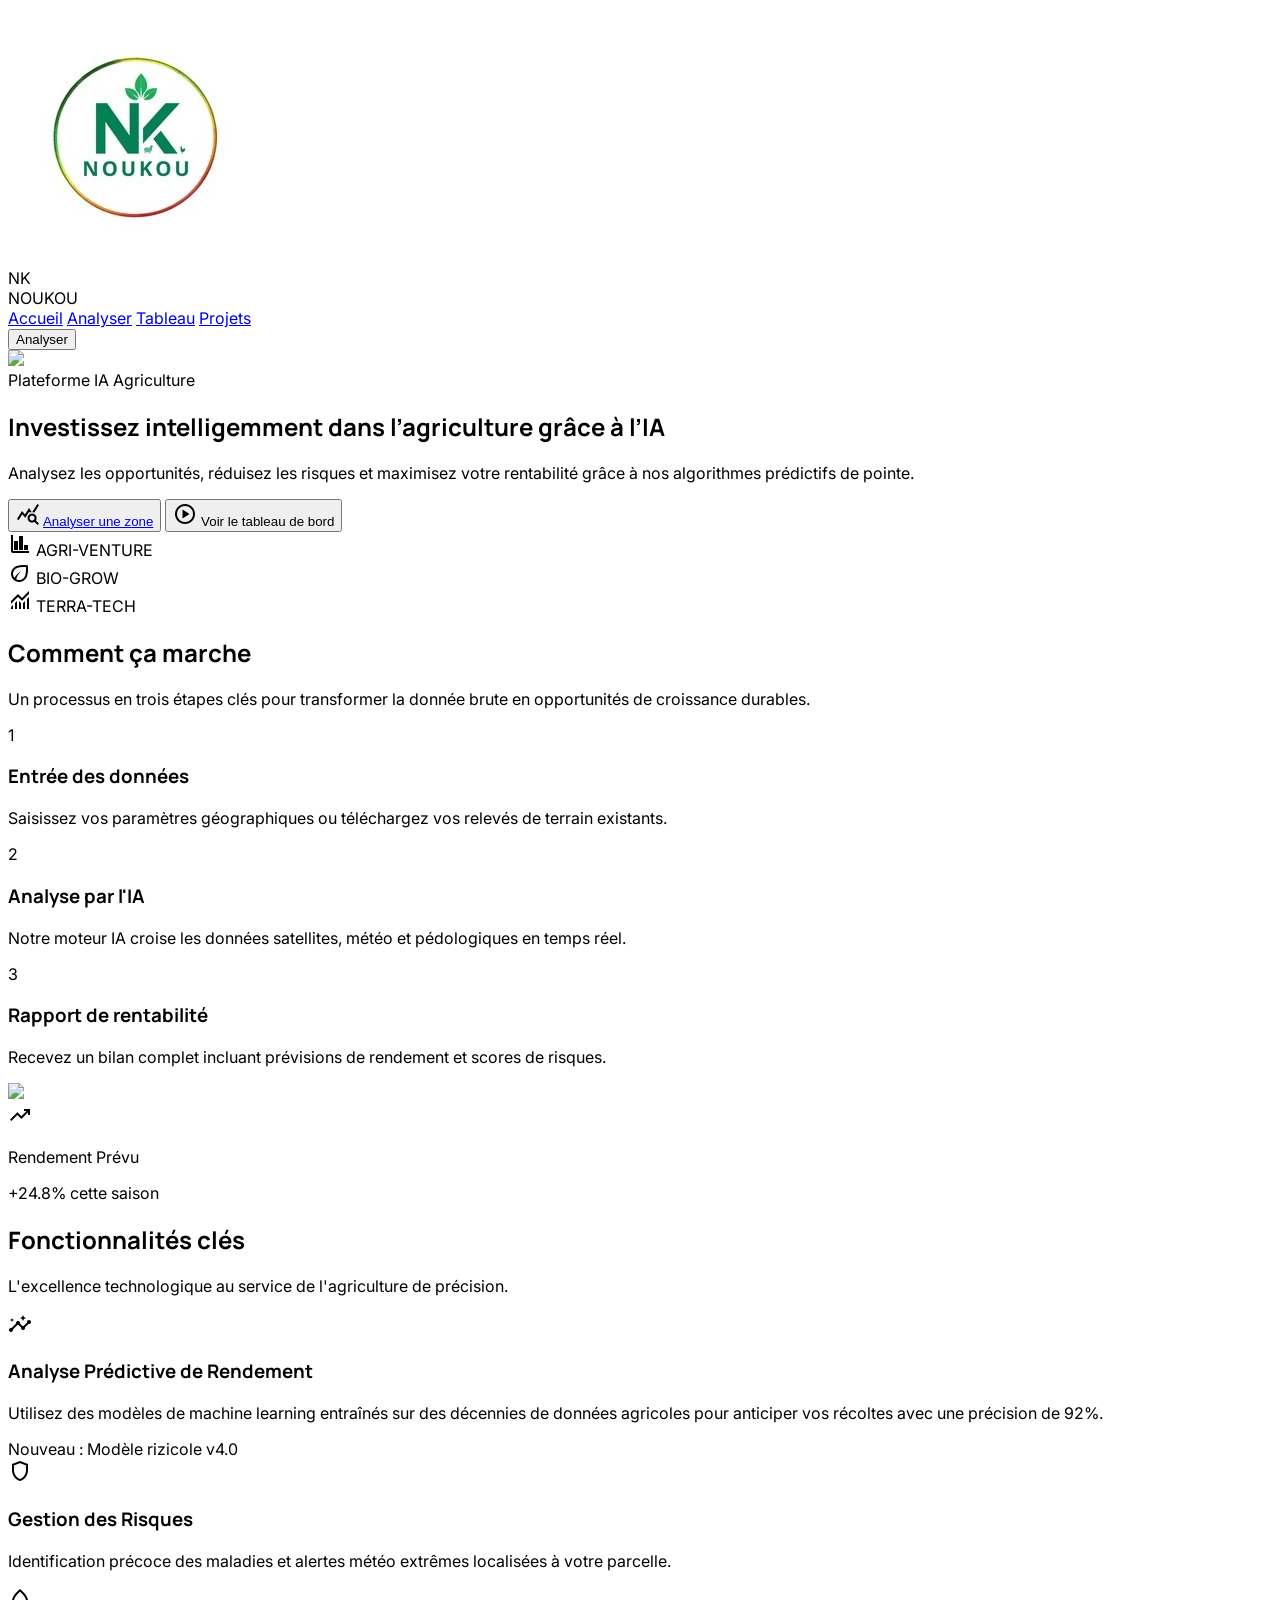
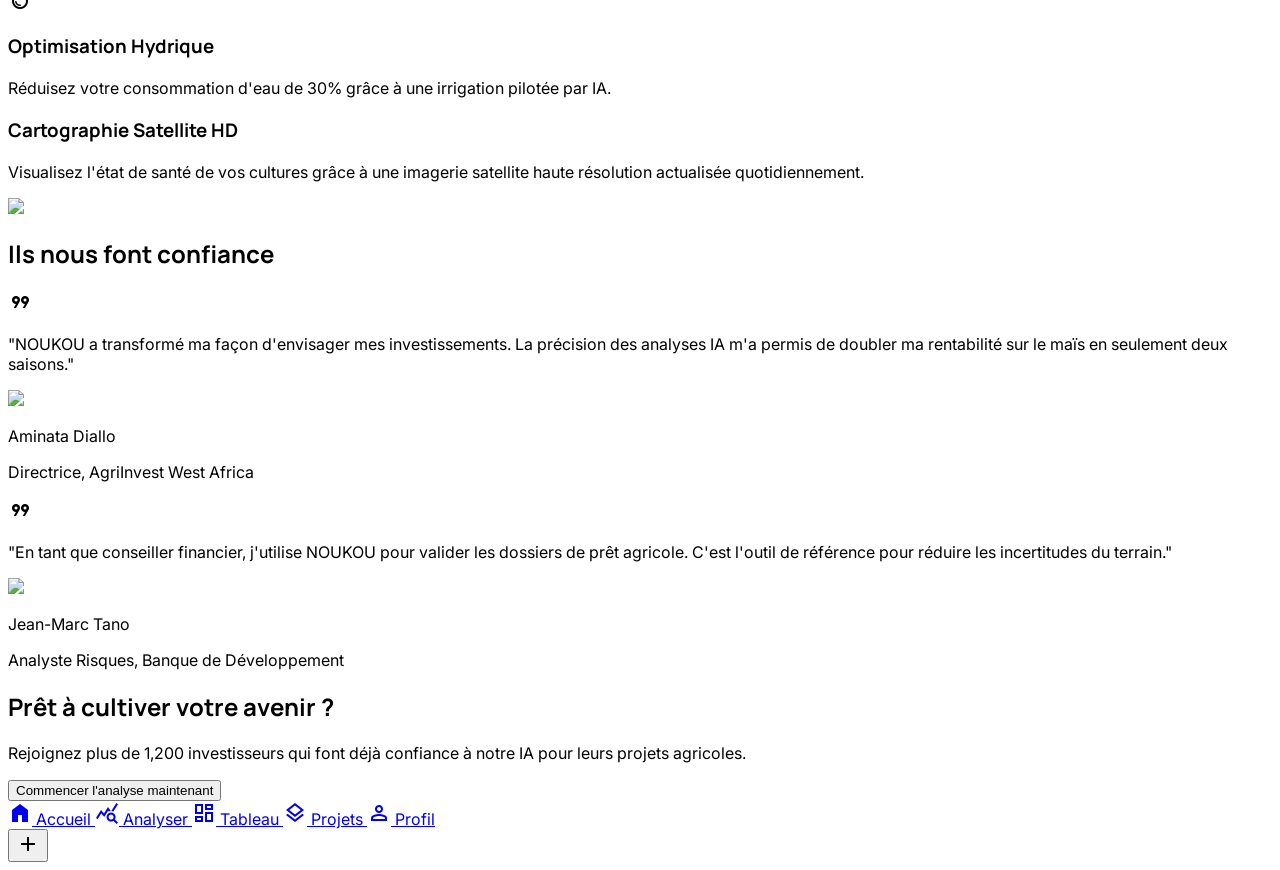
==== commit e593e6fa: "fix: corrections UI et sécurité profil" ====
--- a/index.html
+++ b/index.html
@@ -294,7 +294,7 @@
 <div class="relative z-10">
 <h2 class="text-3xl md:text-5xl font-black text-white mb-8">Prêt à cultiver votre avenir ?</h2>
 <p class="text-on-primary-container text-lg md:text-xl mb-12 max-w-xl mx-auto">Rejoignez plus de 1,200 investisseurs qui font déjà confiance à notre IA pour leurs projets agricoles.</p>
-<a href="analyse.html"><a href="analyse.html"><button class="bg-white text-primary px-10 py-5 rounded-2xl font-extrabold text-xl hover:scale-105 active:scale-95 transition-all shadow-2xl">Commencer l'analyse maintenant</button></a></a>
+<a href="analyse.html"><button class="bg-white text-primary px-10 py-5 rounded-2xl font-extrabold text-xl hover:scale-105 active:scale-95 transition-all shadow-2xl">Commencer l'analyse maintenant</button></a>
 </div>
 </div>
 </section>
@@ -317,7 +317,7 @@
 <span class="material-symbols-outlined">layers</span>
 <span class="font-['Inter'] text-[11px] font-semibold uppercase tracking-wider mt-1">Projets</span>
 </a>
-<a class="flex flex-col items-center justify-center text-zinc-400 dark:text-zinc-500 hover:text-[#012d1d] dark:hover:text-emerald-400 hover:scale-105 transition-transform duration-300 active:scale-90" href="login.html">
+<a class="flex flex-col items-center justify-center text-zinc-400 dark:text-zinc-500 hover:text-[#012d1d] dark:hover:text-emerald-400 hover:scale-105 transition-transform duration-300 active:scale-90" href="profile.html">
 <span class="material-symbols-outlined">person</span>
 <span class="font-['Inter'] text-[11px] font-semibold uppercase tracking-wider mt-1">Profil</span>
 </a>
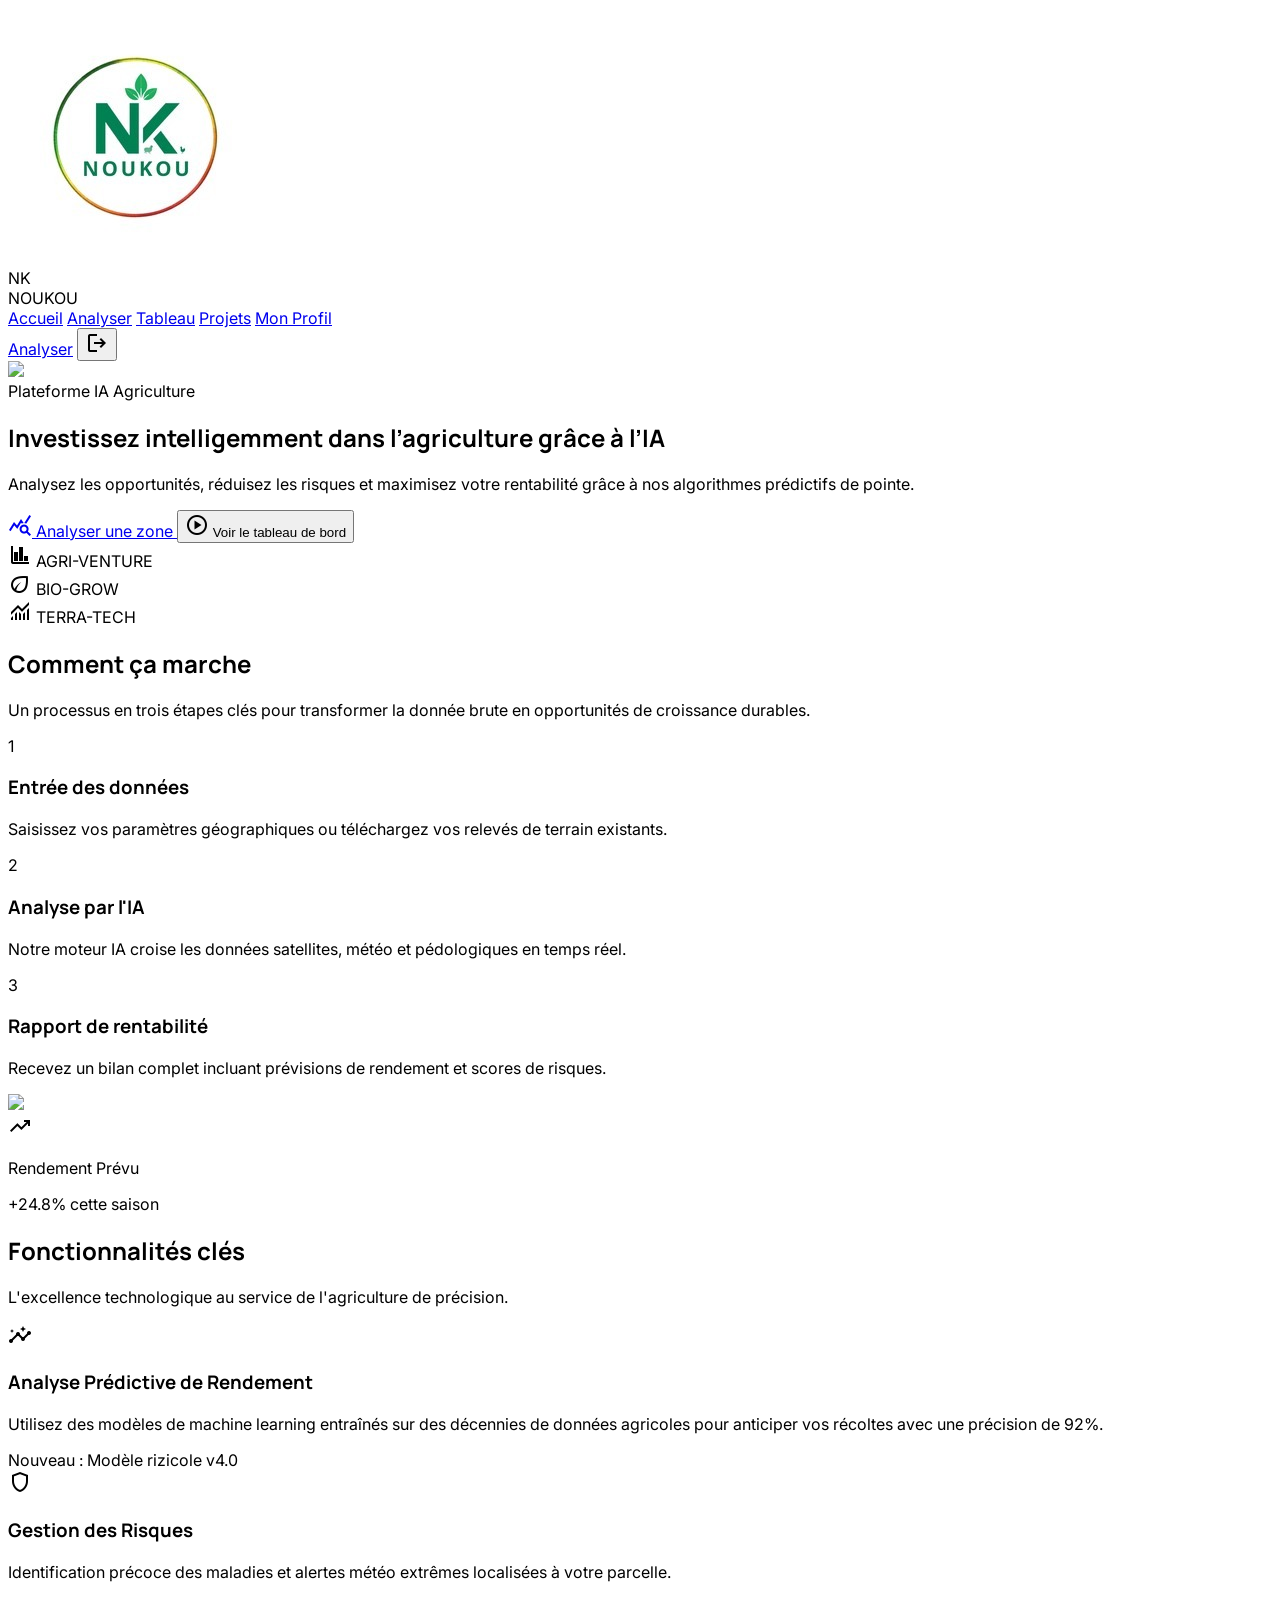
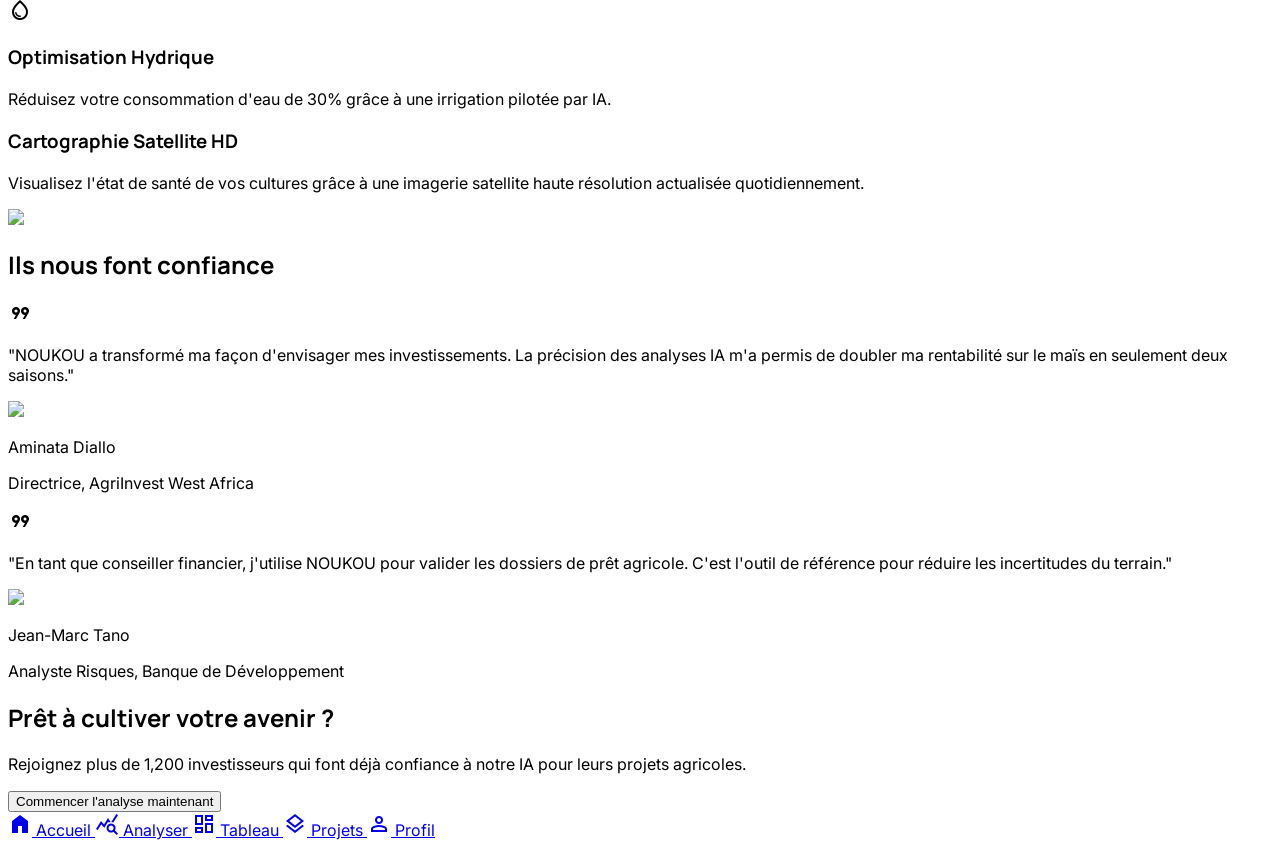
==== commit 9364a381: "fix: audit complet - logout, nav, CTA, logo HTML, CSS doublons, IA pipeline" ====
--- a/index.html
+++ b/index.html
@@ -7,7 +7,6 @@
 <link href="https://fonts.googleapis.com" rel="preconnect"/>
 <link crossorigin="" href="https://fonts.gstatic.com" rel="preconnect"/>
 <link href="https://fonts.googleapis.com/css2?family=Manrope:wght@400;600;700;800&amp;family=Inter:wght@400;500;600;700&amp;display=swap" rel="stylesheet"/>
-<link href="https://fonts.googleapis.com/css2?family=Material+Symbols+Outlined:wght,FILL@100..700,0..1&amp;display=swap" rel="stylesheet"/>
 <link href="https://fonts.googleapis.com/css2?family=Material+Symbols+Outlined:wght,FILL@100..700,0..1&amp;display=swap" rel="stylesheet"/>
 <script src="https://cdn.tailwindcss.com?plugins=forms,container-queries"></script>
 <script id="tailwind-config">
@@ -115,8 +114,12 @@
 <a class="text-white/70 font-['Inter'] font-semibold text-sm hover:bg-white/10 transition-colors px-3 py-2 rounded-lg" href="analyse.html">Analyser</a>
 <a class="text-white/70 font-['Inter'] font-semibold text-sm hover:bg-white/10 transition-colors px-3 py-2 rounded-lg" href="dashboard.html">Tableau</a>
 <a class="text-white/70 font-['Inter'] font-semibold text-sm hover:bg-white/10 transition-colors px-3 py-2 rounded-lg" href="rapport.html">Projets</a>
-</div>
-<a href="analyse.html"><button class="bg-white text-primary px-6 py-2.5 rounded-lg font-bold text-sm hover:scale-105 active:scale-95 transition-all">Analyser</button></a>
+<a class="text-white/70 font-['Inter'] font-semibold text-sm hover:bg-white/10 transition-colors px-3 py-2 rounded-lg" href="profile.html">Mon Profil</a>
+</div>
+<div class="flex items-center gap-3">
+<a href="analyse.html" class="bg-white text-primary px-6 py-2.5 rounded-lg font-bold text-sm hover:scale-105 active:scale-95 transition-all inline-block">Analyser</a>
+<button id="nav-logout-btn" onclick="if(localStorage.getItem('noukou_token')||sessionStorage.getItem('noukou_token')){localStorage.removeItem('noukou_token');localStorage.removeItem('noukou_user');sessionStorage.removeItem('noukou_token');sessionStorage.removeItem('noukou_user');window.location.replace('login.html')}" class="hidden items-center gap-1 text-sm font-semibold text-white bg-red-700/30 hover:bg-red-700/60 px-4 py-2 rounded-lg transition-colors border border-red-500/30"><span class="material-symbols-outlined text-base">logout</span></button>
+</div>
 </nav>
 <main class="pt-20 pb-24">
 <!-- Hero Section -->
@@ -133,10 +136,10 @@
                     Analysez les opportunités, réduisez les risques et maximisez votre rentabilité grâce à nos algorithmes prédictifs de pointe.
                 </p>
 <div class="flex flex-col sm:flex-row gap-4">
-<button class="bg-primary-fixed text-on-primary-fixed px-8 py-4 rounded-xl font-bold text-lg hover:scale-105 active:scale-95 transition-all shadow-xl flex items-center justify-center gap-2">
+<a href="analyse.html" class="bg-primary-fixed text-on-primary-fixed px-8 py-4 rounded-xl font-bold text-lg hover:scale-105 active:scale-95 transition-all shadow-xl flex items-center justify-center gap-2 no-underline">
 <span class="material-symbols-outlined">query_stats</span>
-                        <a href="analyse.html" class="text-on-primary-fixed">Analyser une zone</a>
-                    </button>
+                        Analyser une zone
+                    </a>
 <a href="dashboard.html"><button class="bg-white/10 backdrop-blur-md text-white border border-white/20 px-8 py-4 rounded-xl font-bold text-lg hover:bg-white/20 active:scale-95 transition-all flex items-center justify-center gap-2">
 <span class="material-symbols-outlined">play_circle</span>
                         Voir le tableau de bord
@@ -322,10 +325,12 @@
 <span class="font-['Inter'] text-[11px] font-semibold uppercase tracking-wider mt-1">Profil</span>
 </a>
 </nav>
-<!-- FAB (Contextual for Home) -->
-<div class="fixed bottom-28 right-6 md:bottom-12 md:right-12 z-40">
-<button class="w-16 h-16 bg-secondary text-white rounded-2xl shadow-2xl flex items-center justify-center hover:rotate-12 transition-transform active:scale-90">
-<span class="material-symbols-outlined text-3xl">add</span>
-</button>
-</div>
+<!-- Logout button visibility script -->
+<script>
+if(localStorage.getItem('noukou_token')||sessionStorage.getItem('noukou_token')){
+  const lb=document.getElementById('nav-logout-btn');
+  if(lb) lb.classList.remove('hidden');
+  if(lb) lb.classList.add('flex');
+}
+</script>
 </body></html>
